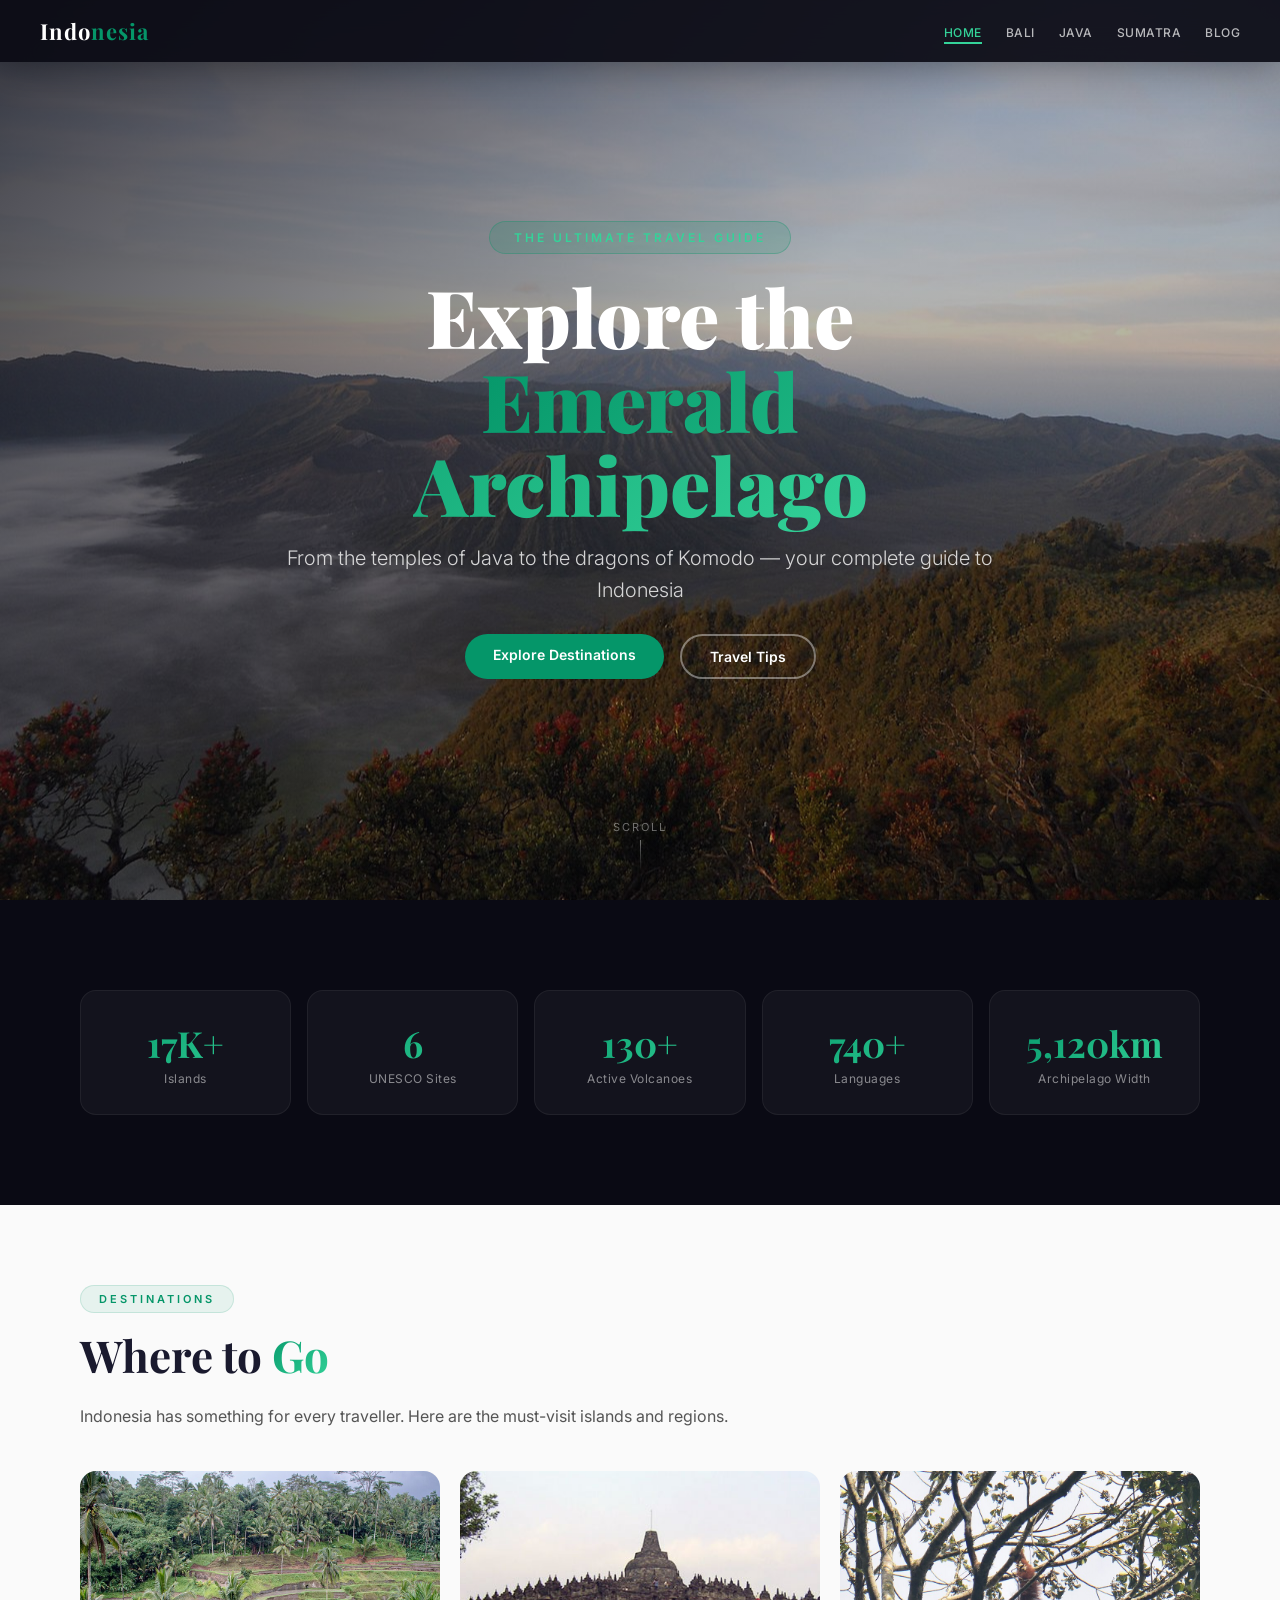
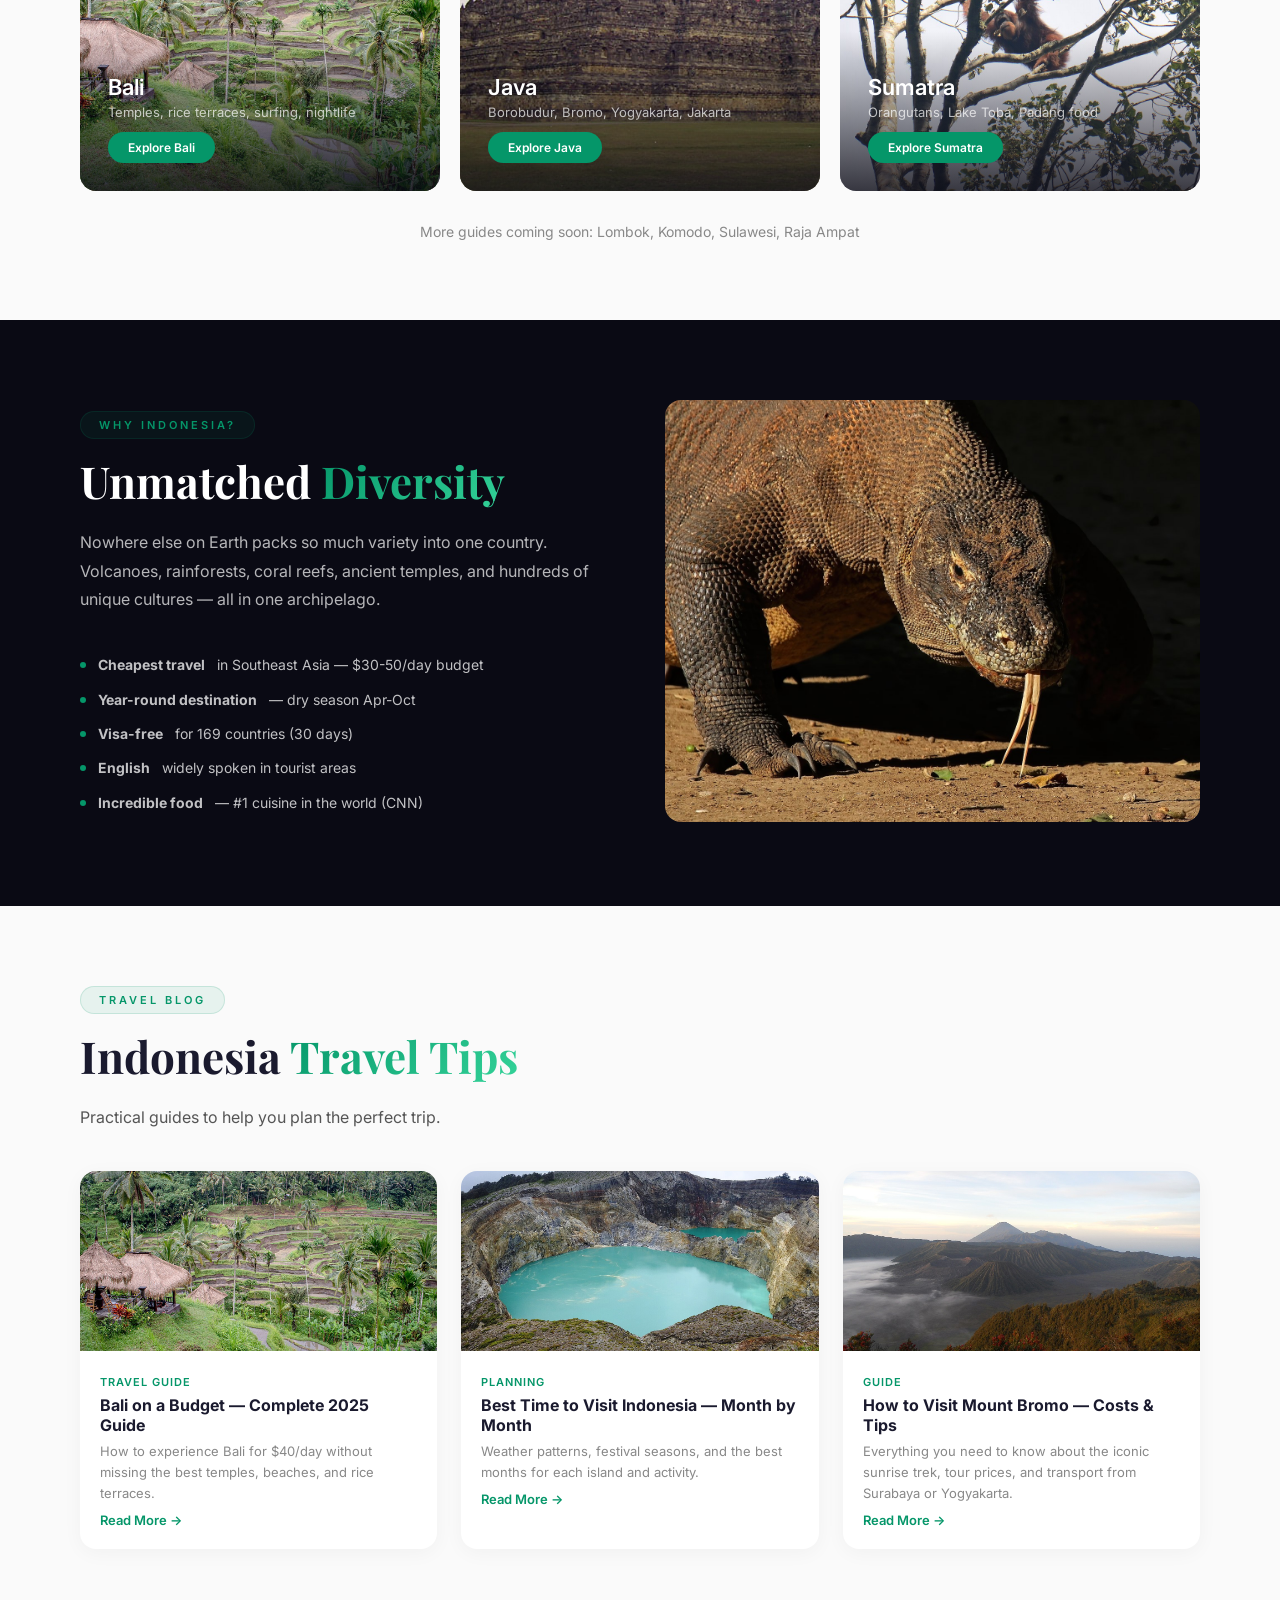
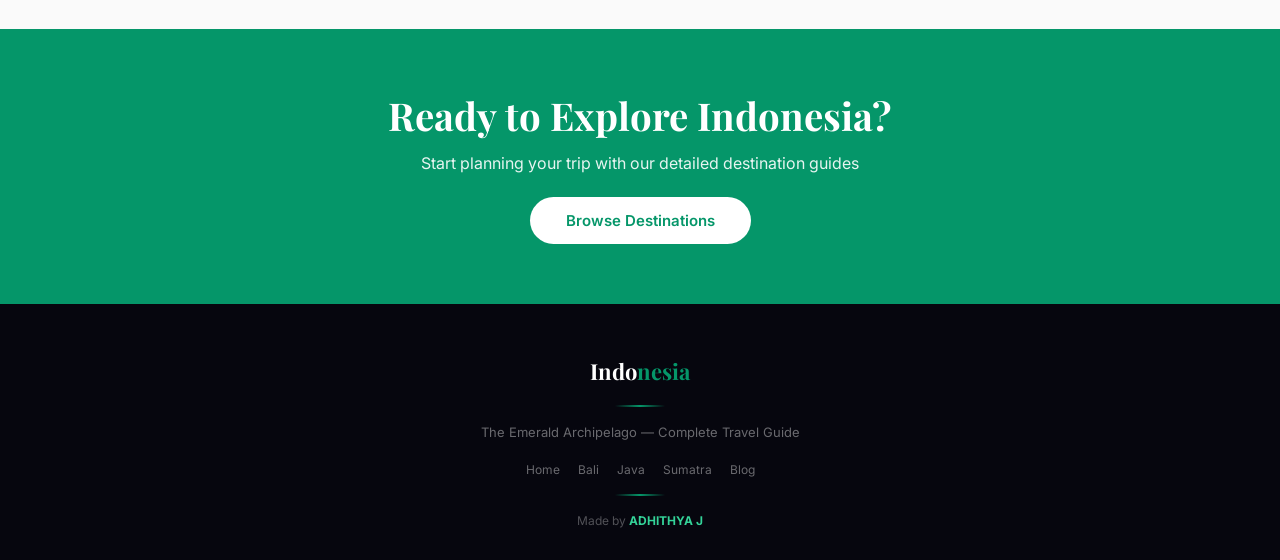
==== index.html @ d3256dfa "Initial commit: Indonesia travel guide site with Bali, Java, Sumatra pages and blog" ====
<!DOCTYPE html>
<html lang="en">
<head>
  <meta charset="UTF-8">
  <meta name="viewport" content="width=device-width, initial-scale=1.0">
  <title>Indonesia Travel Guide — The Emerald Archipelago</title>
  <meta name="description" content="Complete Indonesia travel guide. Explore Bali, Java, Sumatra, Komodo, and more. Tips, itineraries, costs, and the best places to visit.">
  <link rel="preconnect" href="https://fonts.googleapis.com">
  <link href="https://fonts.googleapis.com/css2?family=Playfair+Display:wght@400;600;700;900&family=Inter:wght@300;400;500;600;700&display=swap" rel="stylesheet">
  <link rel="stylesheet" href="style.css">
  <style>
    .hero { position: relative; height: 100vh; min-height: 600px; display: flex; align-items: center; justify-content: center; text-align: center; color: #fff; overflow: hidden; }
    .hero .hero-bg { position: absolute; inset: 0; background-size: cover; background-position: center; z-index: 0; }
    .hero .overlay { position: absolute; inset: 0; background: linear-gradient(135deg, rgba(10,10,20,0.8) 0%, rgba(10,10,20,0.3) 50%); z-index: 1; }
    .hero .hero-content { position: relative; z-index: 2; padding: 20px; max-width: 800px; }
    .hero .hero-badge { display: inline-block; background: rgba(5,150,105,0.15); border: 1px solid rgba(5,150,105,0.3); padding: 8px 24px; border-radius: 50px; font-size: 12px; font-weight: 600; letter-spacing: 3px; text-transform: uppercase; margin-bottom: 20px; color: #34d399; }
    .hero h1 { font-family: 'Playfair Display', serif; font-size: clamp(42px, 7vw, 80px); font-weight: 900; line-height: 1.05; margin-bottom: 16px; }
    .hero h1 .highlight { background: linear-gradient(135deg, #059669, #34d399); -webkit-background-clip: text; -webkit-text-fill-color: transparent; }
    .hero .subtitle { font-size: clamp(15px, 1.8vw, 20px); font-weight: 300; color: rgba(255,255,255,0.8); margin-bottom: 28px; line-height: 1.6; }
    .hero .hero-cta { display: flex; gap: 16px; justify-content: center; flex-wrap: wrap; }
    .hero .scroll-indicator { position: absolute; bottom: 30px; left: 50%; transform: translateX(-50%); z-index: 2; display: flex; flex-direction: column; align-items: center; gap: 6px; color: rgba(255,255,255,0.4); font-size: 11px; letter-spacing: 2px; text-transform: uppercase; animation: float 2.5s ease-in-out infinite; }
    .hero .scroll-indicator .line { width: 1px; height: 30px; background: linear-gradient(to bottom, rgba(255,255,255,0.4), transparent); }
    @keyframes float { 0%,100% { transform: translateX(-50%) translateY(0); } 50% { transform: translateX(-50%) translateY(8px); } }

    .dest-card { position: relative; border-radius: 16px; overflow: hidden; height: 320px; cursor: pointer; }
    .dest-card img { width: 100%; height: 100%; object-fit: cover; transition: transform 0.6s; }
    .dest-card:hover img { transform: scale(1.06); }
    .dest-card .dest-overlay { position: absolute; inset: 0; background: linear-gradient(to top, rgba(10,10,20,0.8) 0%, transparent 50%); display: flex; flex-direction: column; justify-content: flex-end; padding: 28px; }
    .dest-card .dest-overlay h3 { color: #fff; font-size: 22px; font-weight: 600; }
    .dest-card .dest-overlay p { color: rgba(255,255,255,0.7); font-size: 13px; margin-top: 4px; }
    .dest-card .dest-overlay .btn { margin-top: 12px; align-self: flex-start; }

    .featured-dests { display: grid; grid-template-columns: repeat(auto-fit, minmax(260px, 1fr)); gap: 20px; }

    .cta-section { background: #059669; text-align: center; padding: 60px 20px; color: #fff; }
    .cta-section h2 { font-family: 'Playfair Display', serif; font-size: clamp(28px, 3vw, 40px); margin-bottom: 12px; }
    .cta-section p { font-size: 16px; opacity: 0.9; margin-bottom: 24px; }
    .cta-section .btn { background: #fff; color: #059669; font-size: 15px; padding: 14px 36px; }
    .cta-section .btn:hover { background: #f0fdf4; transform: translateY(-2px); }

    @media (max-width: 768px) {
      .dest-card { height: 240px; }
    }
  </style>
</head>
<body>

<nav>
  <a href="index.html" class="logo">Indo<span>nesia</span></a>
  <ul class="nav-links">
    <li><a href="index.html" class="active">Home</a></li>
    <li><a href="pages/bali.html">Bali</a></li>
    <li><a href="pages/java.html">Java</a></li>
    <li><a href="pages/sumatra.html">Sumatra</a></li>
    <li><a href="index.html#blog">Blog</a></li>
  </ul>
</nav>

<!-- ===== HERO ===== -->
<section class="hero">
  <div class="hero-bg" style="background-image: url('images/mount-bromo.jpg');"></div>
  <div class="overlay"></div>
  <div class="hero-content">
    <div class="hero-badge">The Ultimate Travel Guide</div>
    <h1>Explore the <span class="highlight">Emerald Archipelago</span></h1>
    <p class="subtitle">From the temples of Java to the dragons of Komodo &mdash; your complete guide to Indonesia</p>
    <div class="hero-cta">
      <a href="#destinations" class="btn btn-primary">Explore Destinations</a>
      <a href="#blog" class="btn btn-outline" style="color:#fff;border-color:rgba(255,255,255,0.4);">Travel Tips</a>
    </div>
  </div>
  <div class="scroll-indicator">
    <span>Scroll</span>
    <div class="line"></div>
  </div>
</section>

<!-- ===== STATS ===== -->
<section class="section-dark">
  <div class="section-inner" style="padding: 50px 40px;">
    <div class="stats-grid">
      <div class="stat-card"><div class="num">17K+</div><div class="label">Islands</div></div>
      <div class="stat-card"><div class="num">6</div><div class="label">UNESCO Sites</div></div>
      <div class="stat-card"><div class="num">130+</div><div class="label">Active Volcanoes</div></div>
      <div class="stat-card"><div class="num">740+</div><div class="label">Languages</div></div>
      <div class="stat-card"><div class="num">5,120km</div><div class="label">Archipelago Width</div></div>
    </div>
  </div>
</section>

<!-- ===== DESTINATIONS ===== -->
<section id="destinations" class="section-light">
  <div class="section-inner">
    <span class="section-tag reveal">Destinations</span>
    <h2 class="section-title reveal">Where to <span class="highlight">Go</span></h2>
    <p class="section-desc reveal">Indonesia has something for every traveller. Here are the must-visit islands and regions.</p>

    <div class="featured-dests">
      <a href="pages/bali.html" class="dest-card reveal reveal-delay-1" style="text-decoration:none;">
        <img src="images/bali-rice.jpg" alt="Bali" loading="lazy">
        <div class="dest-overlay">
          <h3>Bali</h3>
          <p>Temples, rice terraces, surfing, nightlife</p>
          <span class="btn btn-primary btn-sm">Explore Bali</span>
        </div>
      </a>
      <a href="pages/java.html" class="dest-card reveal reveal-delay-2" style="text-decoration:none;">
        <img src="images/borobudur.jpg" alt="Java" loading="lazy">
        <div class="dest-overlay">
          <h3>Java</h3>
          <p>Borobudur, Bromo, Yogyakarta, Jakarta</p>
          <span class="btn btn-primary btn-sm">Explore Java</span>
        </div>
      </a>
      <a href="pages/sumatra.html" class="dest-card reveal reveal-delay-3" style="text-decoration:none;">
        <img src="images/orangutan.jpg" alt="Sumatra" loading="lazy">
        <div class="dest-overlay">
          <h3>Sumatra</h3>
          <p>Orangutans, Lake Toba, Padang food</p>
          <span class="btn btn-primary btn-sm">Explore Sumatra</span>
        </div>
      </a>
    </div>

    <div style="text-align:center;margin-top:32px;" class="reveal">
      <p style="font-size:14px;color:#888;">More guides coming soon: Lombok, Komodo, Sulawesi, Raja Ampat</p>
    </div>
  </div>
</section>

<!-- ===== WHY INDONESIA ===== -->
<section class="section-dark">
  <div class="section-inner">
    <div class="split">
      <div class="text-white reveal">
        <span class="section-tag">Why Indonesia?</span>
        <h2 class="section-title">Unmatched <span class="highlight">Diversity</span></h2>
        <p class="section-desc">Nowhere else on Earth packs so much variety into one country. Volcanoes, rainforests, coral reefs, ancient temples, and hundreds of unique cultures &mdash; all in one archipelago.</p>
        <ul class="fact-list">
          <li><strong>Cheapest travel</strong> in Southeast Asia &mdash; $30-50/day budget</li>
          <li><strong>Year-round destination</strong> &mdash; dry season Apr-Oct</li>
          <li><strong>Visa-free</strong> for 169 countries (30 days)</li>
          <li><strong>English</strong> widely spoken in tourist areas</li>
          <li><strong>Incredible food</strong> &mdash; #1 cuisine in the world (CNN)</li>
        </ul>
      </div>
      <div class="reveal reveal-delay-2">
        <img src="images/komodo-dragon.jpg" alt="Komodo dragon" class="split-img" style="min-height:300px;">
      </div>
    </div>
  </div>
</section>

<!-- ===== BLOG PREVIEW ===== -->
<section id="blog" class="section-light">
  <div class="section-inner">
    <span class="section-tag reveal">Travel Blog</span>
    <h2 class="section-title reveal">Indonesia <span class="highlight">Travel Tips</span></h2>
    <p class="section-desc reveal">Practical guides to help you plan the perfect trip.</p>

    <div class="card-grid">
      <div class="blog-card reveal reveal-delay-1">
        <img src="images/bali-rice.jpg" alt="Bali travel" loading="lazy">
        <div class="body">
          <div class="date">Travel Guide</div>
          <h3>Bali on a Budget — Complete 2025 Guide</h3>
          <p>How to experience Bali for $40/day without missing the best temples, beaches, and rice terraces.</p>
          <a href="pages/blog/bali-itinerary.html">Read More &rarr;</a>
        </div>
      </div>
      <div class="blog-card reveal reveal-delay-2">
        <img src="images/kelimutu.jpg" alt="Best time to visit" loading="lazy">
        <div class="body">
          <div class="date">Planning</div>
          <h3>Best Time to Visit Indonesia — Month by Month</h3>
          <p>Weather patterns, festival seasons, and the best months for each island and activity.</p>
          <a href="pages/blog/best-time-to-visit.html">Read More &rarr;</a>
        </div>
      </div>
      <div class="blog-card reveal reveal-delay-3">
        <img src="images/mount-bromo.jpg" alt="Mount Bromo" loading="lazy">
        <div class="body">
          <div class="date">Guide</div>
          <h3>How to Visit Mount Bromo — Costs & Tips</h3>
          <p>Everything you need to know about the iconic sunrise trek, tour prices, and transport from Surabaya or Yogyakarta.</p>
          <a href="pages/blog/best-time-to-visit.html">Read More &rarr;</a>
        </div>
      </div>
    </div>
  </div>
</section>

<!-- ===== CTA ===== -->
<section class="cta-section">
  <h2>Ready to Explore Indonesia?</h2>
  <p>Start planning your trip with our detailed destination guides</p>
  <a href="#destinations" class="btn">Browse Destinations</a>
</section>

<!-- ===== FOOTER ===== -->
<footer>
  <div class="footer-logo">Indo<span>nesia</span></div>
  <div class="footer-divider"></div>
  <p>The Emerald Archipelago — Complete Travel Guide</p>
  <div class="footer-links">
    <a href="index.html">Home</a>
    <a href="pages/bali.html">Bali</a>
    <a href="pages/java.html">Java</a>
    <a href="pages/sumatra.html">Sumatra</a>
    <a href="index.html#blog">Blog</a>
  </div>
  <div class="footer-divider"></div>
  <p style="font-size:12px;color:rgba(255,255,255,0.3);">Made by <strong style="color:#34d399;">ADHITHYA J</strong></p>
</footer>

<script>
  const revealEls = document.querySelectorAll('.reveal');
  const revealObs = new IntersectionObserver((entries) => {
    entries.forEach(e => { if (e.isIntersecting) e.target.classList.add('visible'); });
  }, { threshold: 0.1 });
  revealEls.forEach(el => revealObs.observe(el));
</script>

</body>
</html>
---- style.css ----
*, *::before, *::after { margin: 0; padding: 0; box-sizing: border-box; }
html { scroll-behavior: smooth; }
body {
  font-family: 'Inter', sans-serif;
  color: #1a1a2e;
  background: #0a0a14;
  overflow-x: hidden;
}

::-webkit-scrollbar { width: 6px; }
::-webkit-scrollbar-track { background: #0a0a14; }
::-webkit-scrollbar-thumb { background: #059669; border-radius: 3px; }

.container { max-width: 1200px; margin: 0 auto; padding: 0 40px; }

/* ===== NAV ===== */
nav {
  position: fixed; top: 0; width: 100%; z-index: 1000;
  padding: 16px 40px;
  display: flex; justify-content: space-between; align-items: center;
  transition: all 0.4s cubic-bezier(0.4, 0, 0.2, 1);
  background: rgba(10,10,20,0.92); backdrop-filter: blur(20px);
  box-shadow: 0 2px 40px rgba(0,0,0,0.4);
}
nav .logo { font-family: 'Playfair Display', serif; font-size: 22px; font-weight: 700; color: #fff; text-decoration: none; letter-spacing: 1px; }
nav .logo span { color: #059669; }
nav .nav-links { display: flex; gap: 24px; list-style: none; flex-wrap: wrap; align-items: center; }
nav .nav-links a { color: rgba(255,255,255,0.7); text-decoration: none; font-size: 12px; font-weight: 500; letter-spacing: 0.5px; text-transform: uppercase; transition: color 0.3s; position: relative; }
nav .nav-links a::after { content: ''; position: absolute; bottom: -4px; left: 0; width: 0; height: 2px; background: #059669; transition: width 0.3s; }
nav .nav-links a:hover { color: #fff; }
nav .nav-links a:hover::after { width: 100%; }
nav .nav-links a.active { color: #34d399; }
nav .nav-links a.active::after { width: 100%; background: #34d399; }

/* ===== SECTION COMMON ===== */
section { position: relative; }
.section-inner { max-width: 1200px; margin: 0 auto; padding: 80px 40px; }
.section-tag { display: inline-block; background: rgba(5,150,105,0.08); border: 1px solid rgba(5,150,105,0.15); padding: 6px 18px; border-radius: 50px; font-size: 11px; font-weight: 600; letter-spacing: 3px; text-transform: uppercase; color: #059669; margin-bottom: 16px; }
.section-title { font-family: 'Playfair Display', serif; font-size: clamp(28px, 3.5vw, 44px); font-weight: 700; margin-bottom: 20px; line-height: 1.2; }
.section-title .highlight { background: linear-gradient(135deg, #059669, #34d399); -webkit-background-clip: text; -webkit-text-fill-color: transparent; }
.section-desc { font-size: 16px; line-height: 1.8; color: #555; margin-bottom: 40px; max-width: 720px; }
.section-light { background: #fafafa; }
.section-light .section-title { color: #1a1a2e; }
.section-dark { background: #0a0a14; color: #fff; }
.section-dark .section-desc { color: rgba(255,255,255,0.7); }
.text-white .section-desc { color: rgba(255,255,255,0.7); }
.text-white h2, .text-white h3 { color: #fff; }

/* ===== REVEAL ===== */
.reveal { opacity: 0; transform: translateY(40px); transition: opacity 0.8s ease, transform 0.8s cubic-bezier(0.4, 0, 0.2, 1); }
.reveal.visible { opacity: 1; transform: translateY(0); }
.reveal-delay-1 { transition-delay: 0.1s; }
.reveal-delay-2 { transition-delay: 0.2s; }
.reveal-delay-3 { transition-delay: 0.3s; }
.reveal-delay-4 { transition-delay: 0.4s; }

/* ===== CARDS ===== */
.card-grid { display: grid; grid-template-columns: repeat(auto-fit, minmax(280px, 1fr)); gap: 24px; }
.card { background: #fff; border-radius: 16px; overflow: hidden; box-shadow: 0 4px 30px rgba(0,0,0,0.06); transition: transform 0.5s, box-shadow 0.5s; border: 1px solid rgba(0,0,0,0.04); }
.card:hover { transform: translateY(-6px); box-shadow: 0 20px 60px rgba(5,150,105,0.1); border-color: rgba(5,150,105,0.2); }
.card .card-img { width: 100%; height: 200px; object-fit: cover; transition: transform 0.6s; }
.card:hover .card-img { transform: scale(1.05); }
.card .card-body { padding: 24px; }
.card .card-body h3 { font-size: 18px; font-weight: 600; margin-bottom: 8px; color: #1a1a2e; }
.card .card-body p { font-size: 14px; line-height: 1.7; color: #666; }

/* ===== SPLIT ===== */
.split { display: grid; grid-template-columns: 1fr 1fr; gap: 50px; align-items: center; }
.split-img { width: 100%; border-radius: 16px; object-fit: cover; height: 100%; min-height: 300px; }

/* ===== STATS ===== */
.stats-grid { display: grid; grid-template-columns: repeat(auto-fit, minmax(160px, 1fr)); gap: 16px; margin: 40px 0; }
.stat-card { text-align: center; padding: 28px 16px; background: rgba(255,255,255,0.04); border: 1px solid rgba(255,255,255,0.06); border-radius: 16px; transition: transform 0.3s; }
.stat-card:hover { transform: translateY(-4px); border-color: rgba(5,150,105,0.2); }
.stat-card .num { font-family: 'Playfair Display', serif; font-size: 36px; font-weight: 700; background: linear-gradient(135deg, #059669, #34d399); -webkit-background-clip: text; -webkit-text-fill-color: transparent; margin-bottom: 4px; }
.stat-card .label { font-size: 12px; color: rgba(255,255,255,0.5); letter-spacing: 0.5px; }

/* ===== BUTTONS ===== */
.btn { display: inline-block; padding: 12px 28px; border-radius: 50px; font-size: 14px; font-weight: 600; text-decoration: none; transition: all 0.3s; cursor: pointer; border: none; }
.btn-primary { background: #059669; color: #fff; }
.btn-primary:hover { background: #047857; transform: translateY(-2px); box-shadow: 0 8px 25px rgba(5,150,105,0.3); }
.btn-outline { background: transparent; color: #059669; border: 2px solid #059669; }
.btn-outline:hover { background: #059669; color: #fff; transform: translateY(-2px); }
.btn-sm { padding: 8px 20px; font-size: 12px; }

/* ===== QUOTE ===== */
.quote-block { text-align: center; padding: 50px 20px; max-width: 700px; margin: 0 auto; }
.quote-block blockquote { font-family: 'Playfair Display', serif; font-size: clamp(18px, 2vw, 28px); font-style: italic; line-height: 1.5; color: #1a1a2e; }
.text-white blockquote { color: #fff; }

/* ===== FACT LIST ===== */
.fact-list { list-style: none; display: grid; gap: 12px; }
.fact-list li { display: flex; align-items: flex-start; gap: 12px; font-size: 14px; line-height: 1.6; color: #555; }
.fact-list li::before { content: ''; flex-shrink: 0; width: 6px; height: 6px; border-radius: 50%; background: #059669; margin-top: 8px; }
.text-white .fact-list li { color: rgba(255,255,255,0.75); }

/* ===== TABLE ===== */
.data-table { width: 100%; border-collapse: collapse; font-size: 14px; margin: 20px 0; border-radius: 12px; overflow: hidden; }
.data-table thead { background: #059669; color: #fff; }
.data-table th { padding: 12px 16px; text-align: left; font-weight: 600; font-size: 13px; }
.data-table td { padding: 10px 16px; border-bottom: 1px solid #eee; color: #444; }
.data-table tbody tr:hover { background: rgba(5,150,105,0.04); }

/* ===== GALLERY ===== */
.gallery { display: grid; grid-template-columns: repeat(auto-fit, minmax(250px, 1fr)); gap: 14px; }
.gallery img { width: 100%; height: 240px; object-fit: cover; border-radius: 12px; transition: transform 0.4s; cursor: pointer; }
.gallery img:hover { transform: scale(1.03); }

/* ===== HERO SMALL (inner pages) ===== */
.hero-sm {
  position: relative; height: 50vh; min-height: 350px;
  display: flex; align-items: center; justify-content: center;
  text-align: center; color: #fff;
  background-size: cover; background-position: center;
  margin-top: 56px;
}
.hero-sm .overlay { position: absolute; inset: 0; background: rgba(10,10,20,0.55); }
.hero-sm h1 { position: relative; z-index: 1; font-family: 'Playfair Display', serif; font-size: clamp(36px, 5vw, 60px); font-weight: 700; }
.hero-sm p { position: relative; z-index: 1; font-size: 16px; color: rgba(255,255,255,0.8); margin-top: 12px; }

/* ===== PRICE BOX ===== */
.price-box { background: #f0fdf4; border: 1px solid rgba(5,150,105,0.2); border-radius: 16px; padding: 24px; margin: 20px 0; }
.price-box h4 { color: #059669; font-size: 16px; margin-bottom: 8px; }
.price-box .price { font-size: 28px; font-weight: 700; color: #1a1a2e; }
.price-box .price span { font-size: 14px; font-weight: 400; color: #888; }

/* ===== AFFILIATE CARD ===== */
.affiliate-card { background: #fff; border-radius: 12px; padding: 20px; border: 1px solid rgba(5,150,105,0.1); display: flex; gap: 16px; align-items: center; margin: 16px 0; transition: transform 0.3s; }
.affiliate-card:hover { transform: translateY(-3px); box-shadow: 0 8px 30px rgba(5,150,105,0.08); }
.affiliate-card .info { flex: 1; }
.affiliate-card .info h4 { font-size: 15px; margin-bottom: 4px; }
.affiliate-card .info p { font-size: 13px; color: #888; }
.affiliate-card .badge { background: #059669; color: #fff; font-size: 10px; padding: 3px 10px; border-radius: 50px; font-weight: 600; letter-spacing: 0.5px; text-transform: uppercase; display: inline-block; margin-bottom: 6px; }

/* ===== TIPS BOX ===== */
.tips-box { background: #fff8e1; border-left: 4px solid #f59e0b; border-radius: 0 12px 12px 0; padding: 20px 24px; margin: 20px 0; }
.tips-box h4 { color: #92400e; font-size: 14px; margin-bottom: 6px; }
.tips-box p { font-size: 14px; color: #666; line-height: 1.6; }

/* ===== BLOG CARD ===== */
.blog-card { background: #fff; border-radius: 16px; overflow: hidden; box-shadow: 0 4px 20px rgba(0,0,0,0.04); transition: transform 0.4s; }
.blog-card:hover { transform: translateY(-5px); }
.blog-card img { width: 100%; height: 180px; object-fit: cover; }
.blog-card .body { padding: 20px; }
.blog-card .body .date { font-size: 11px; color: #059669; font-weight: 600; text-transform: uppercase; letter-spacing: 1px; }
.blog-card .body h3 { font-size: 16px; margin: 6px 0; }
.blog-card .body p { font-size: 13px; color: #888; line-height: 1.6; }
.blog-card .body a { color: #059669; text-decoration: none; font-weight: 600; font-size: 13px; display: inline-block; margin-top: 8px; }

/* ===== FOOTER ===== */
footer { background: #06060e; color: rgba(255,255,255,0.4); text-align: center; padding: 48px 20px 28px; font-size: 13px; line-height: 1.8; }
footer .footer-logo { font-family: 'Playfair Display', serif; font-size: 22px; font-weight: 700; color: #fff; margin-bottom: 6px; }
footer .footer-logo span { color: #059669; }
footer .footer-divider { width: 50px; height: 2px; background: linear-gradient(90deg, transparent, #059669, transparent); margin: 14px auto; }
footer .footer-links { display: flex; gap: 18px; justify-content: center; flex-wrap: wrap; margin: 14px 0; }
footer .footer-links a { color: rgba(255,255,255,0.4); text-decoration: none; font-size: 12px; transition: color 0.3s; }
footer .footer-links a:hover { color: #34d399; }

/* ===== GRID-3 ===== */
.grid-3 { display: grid; grid-template-columns: 1fr 1fr 1fr; gap: 24px; }
.grid-4 { display: grid; grid-template-columns: 1fr 1fr 1fr 1fr; gap: 20px; }

/* ===== RESPONSIVE ===== */
@media (max-width: 768px) {
  nav { padding: 12px 20px; }
  nav .nav-links { gap: 12px; }
  nav .nav-links a { font-size: 10px; }
  .container, .section-inner { padding: 50px 20px; }
  .card-grid, .grid-3, .grid-4 { grid-template-columns: 1fr; }
  .stats-grid { grid-template-columns: repeat(2, 1fr); }
  .split { grid-template-columns: 1fr; gap: 28px; }
  .affiliate-card { flex-direction: column; text-align: center; }
  .hero-sm { height: 40vh; min-height: 280px; margin-top: 52px; }
}
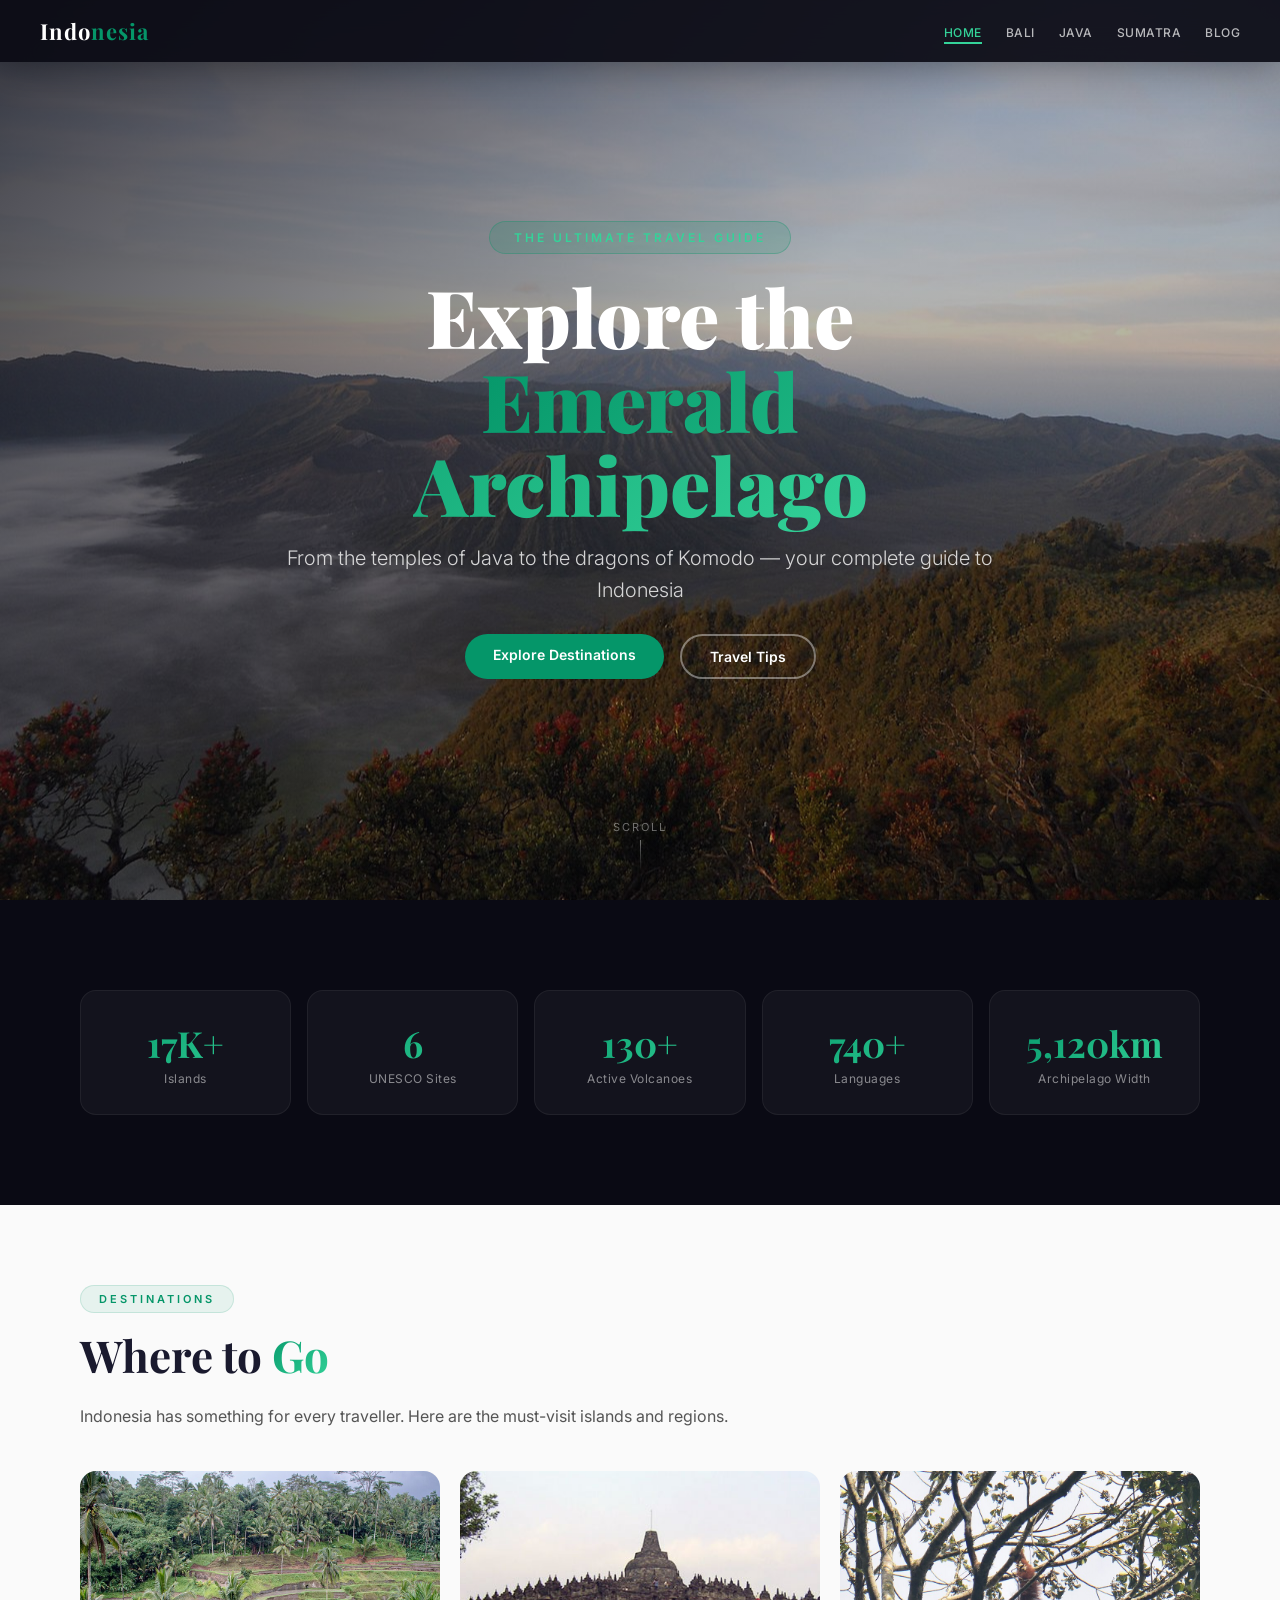
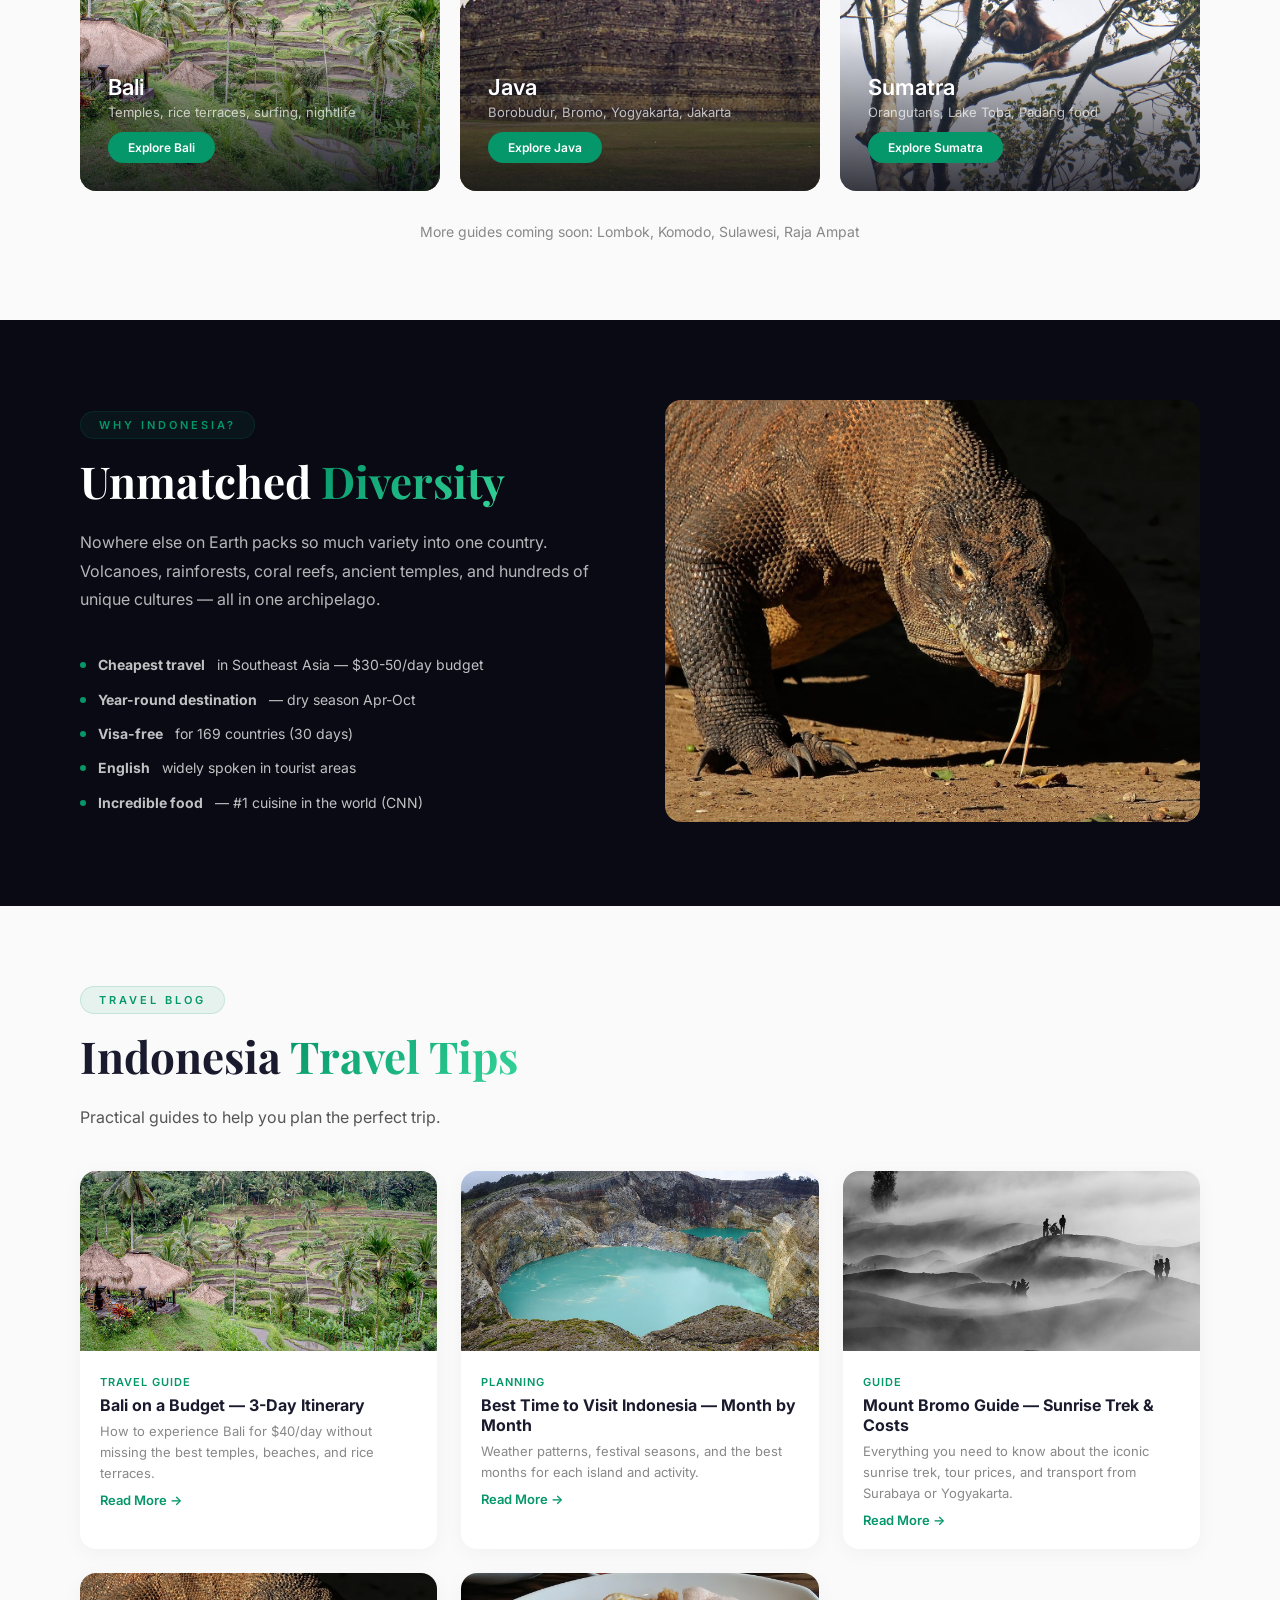
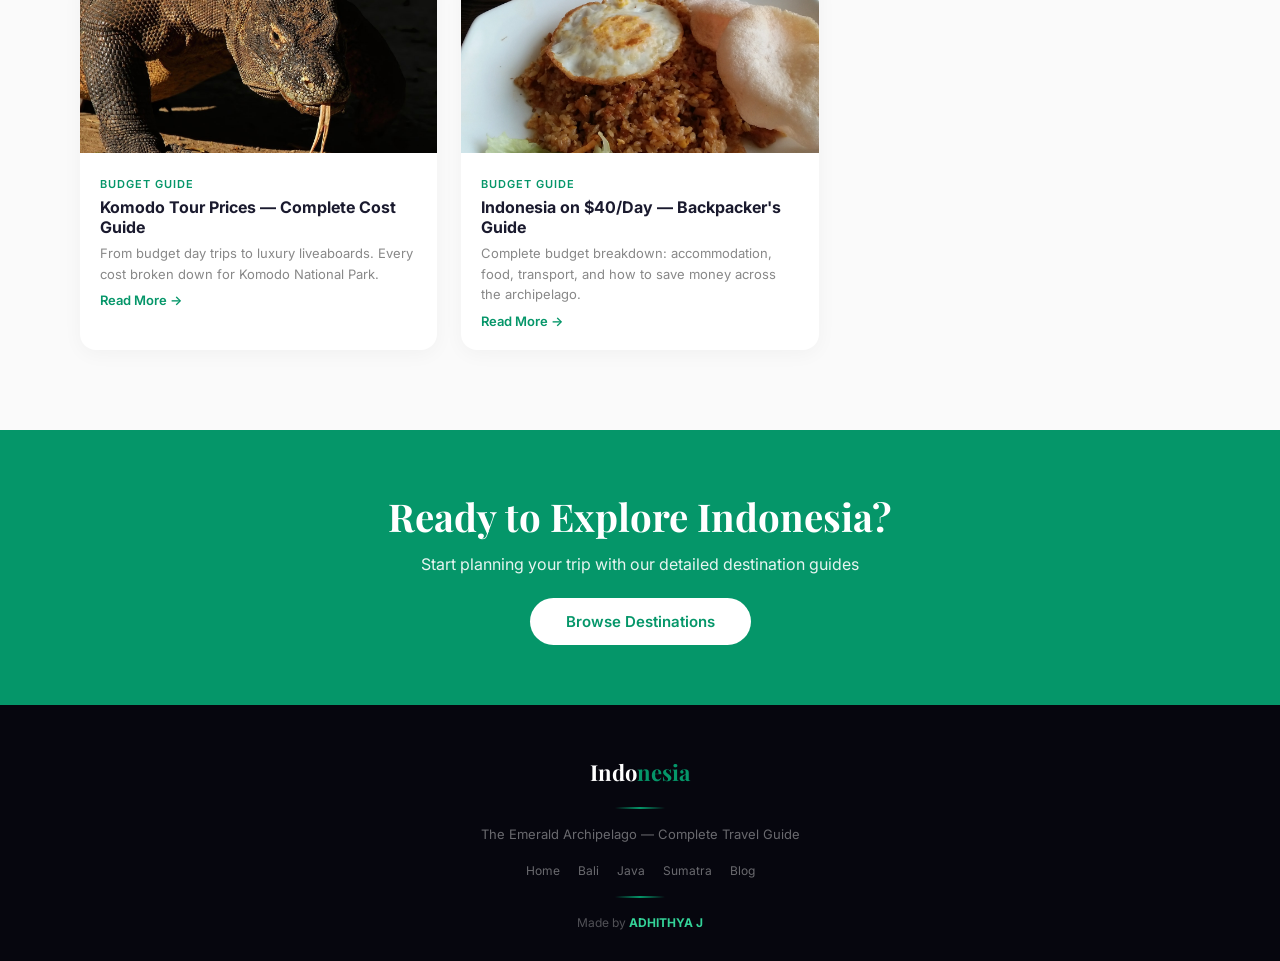
==== commit c542c13e: "Add blog posts: Komodo prices, budget guide, Mount Bromo. Update homepage with 5 blog cards." ====
--- a/index.html
+++ b/index.html
@@ -163,7 +163,7 @@
         <img src="images/bali-rice.jpg" alt="Bali travel" loading="lazy">
         <div class="body">
           <div class="date">Travel Guide</div>
-          <h3>Bali on a Budget — Complete 2025 Guide</h3>
+          <h3>Bali on a Budget — 3-Day Itinerary</h3>
           <p>How to experience Bali for $40/day without missing the best temples, beaches, and rice terraces.</p>
           <a href="pages/blog/bali-itinerary.html">Read More &rarr;</a>
         </div>
@@ -178,12 +178,30 @@
         </div>
       </div>
       <div class="blog-card reveal reveal-delay-3">
-        <img src="images/mount-bromo.jpg" alt="Mount Bromo" loading="lazy">
+        <img src="images/bromo-mist.jpg" alt="Mount Bromo" loading="lazy">
         <div class="body">
           <div class="date">Guide</div>
-          <h3>How to Visit Mount Bromo — Costs & Tips</h3>
+          <h3>Mount Bromo Guide — Sunrise Trek & Costs</h3>
           <p>Everything you need to know about the iconic sunrise trek, tour prices, and transport from Surabaya or Yogyakarta.</p>
-          <a href="pages/blog/best-time-to-visit.html">Read More &rarr;</a>
+          <a href="pages/blog/bromo-guide.html">Read More &rarr;</a>
+        </div>
+      </div>
+      <div class="blog-card reveal reveal-delay-1">
+        <img src="images/komodo-dragon.jpg" alt="Komodo dragon" loading="lazy">
+        <div class="body">
+          <div class="date">Budget Guide</div>
+          <h3>Komodo Tour Prices — Complete Cost Guide</h3>
+          <p>From budget day trips to luxury liveaboards. Every cost broken down for Komodo National Park.</p>
+          <a href="pages/blog/komodo-tour-prices.html">Read More &rarr;</a>
+        </div>
+      </div>
+      <div class="blog-card reveal reveal-delay-2">
+        <img src="images/nasi-goreng.jpg" alt="Indonesia food" loading="lazy">
+        <div class="body">
+          <div class="date">Budget Guide</div>
+          <h3>Indonesia on $40/Day — Backpacker's Guide</h3>
+          <p>Complete budget breakdown: accommodation, food, transport, and how to save money across the archipelago.</p>
+          <a href="pages/blog/indonesia-budget-travel.html">Read More &rarr;</a>
         </div>
       </div>
     </div>
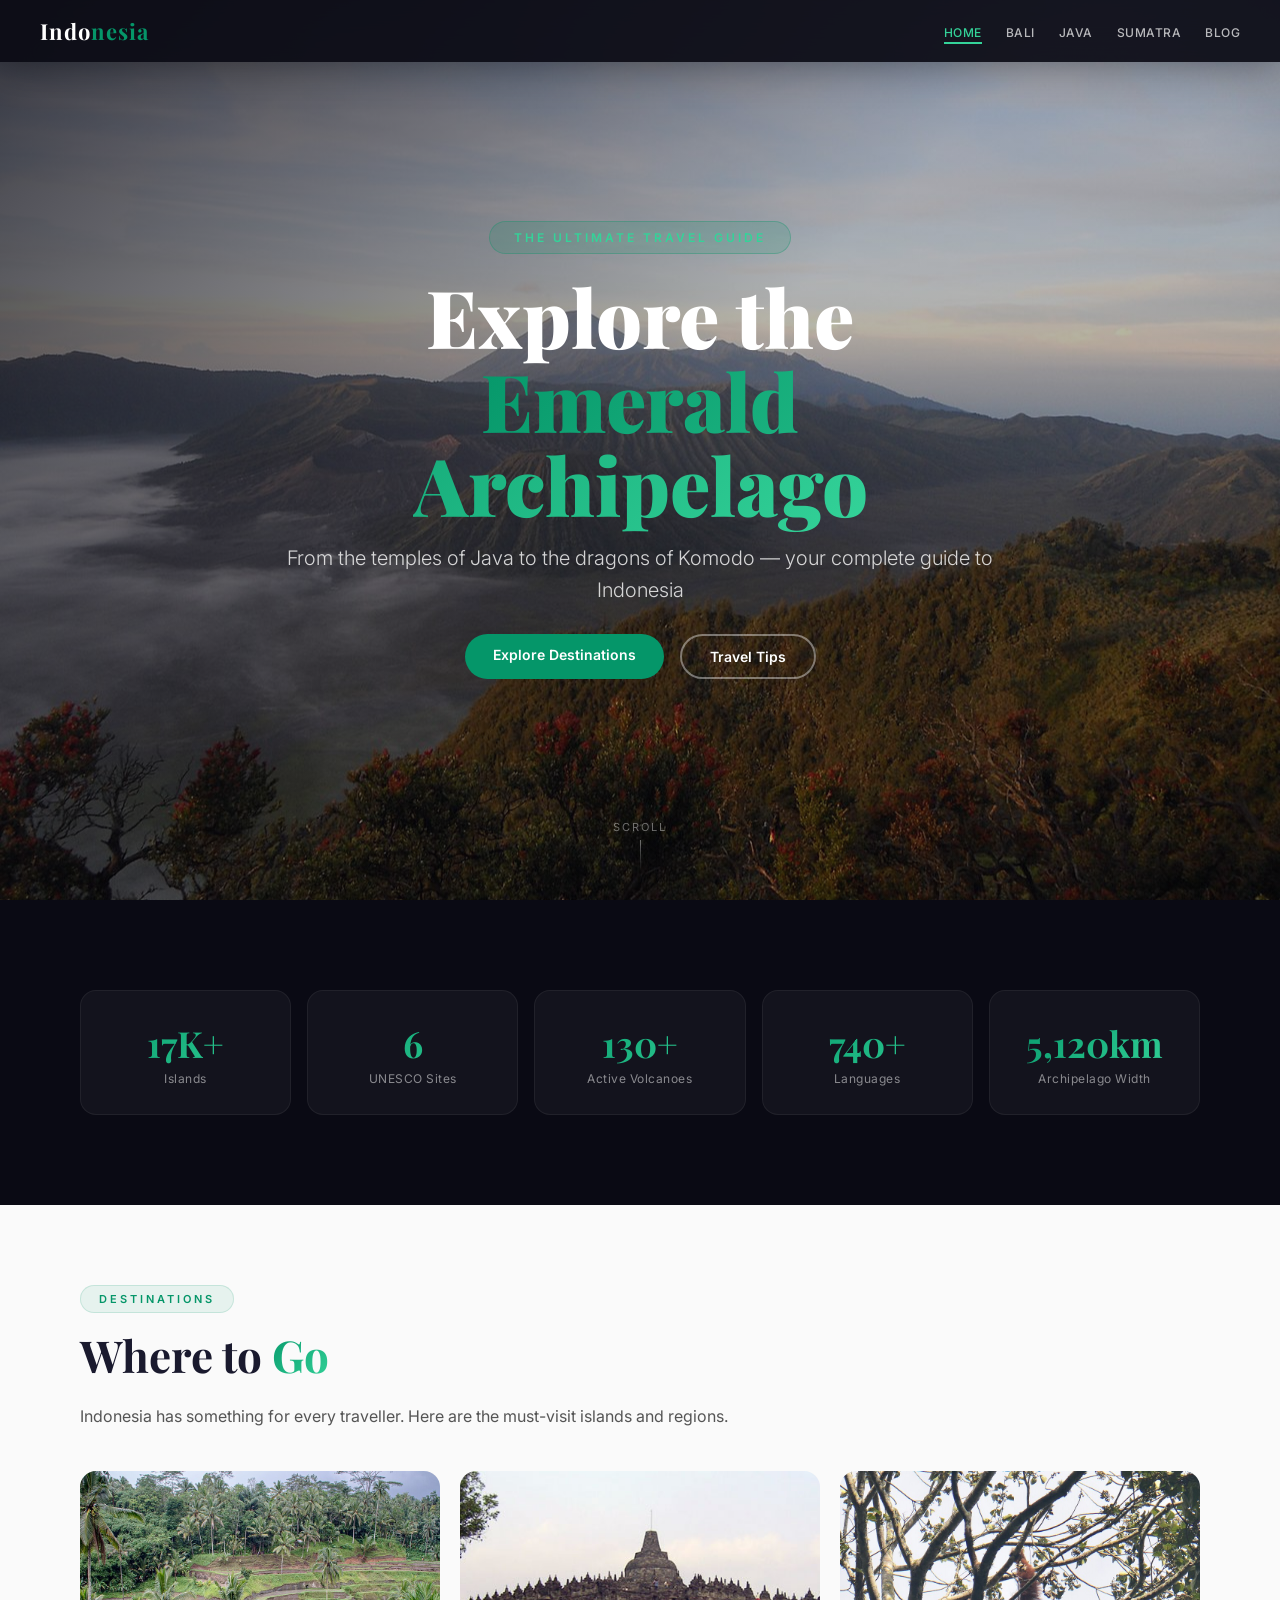
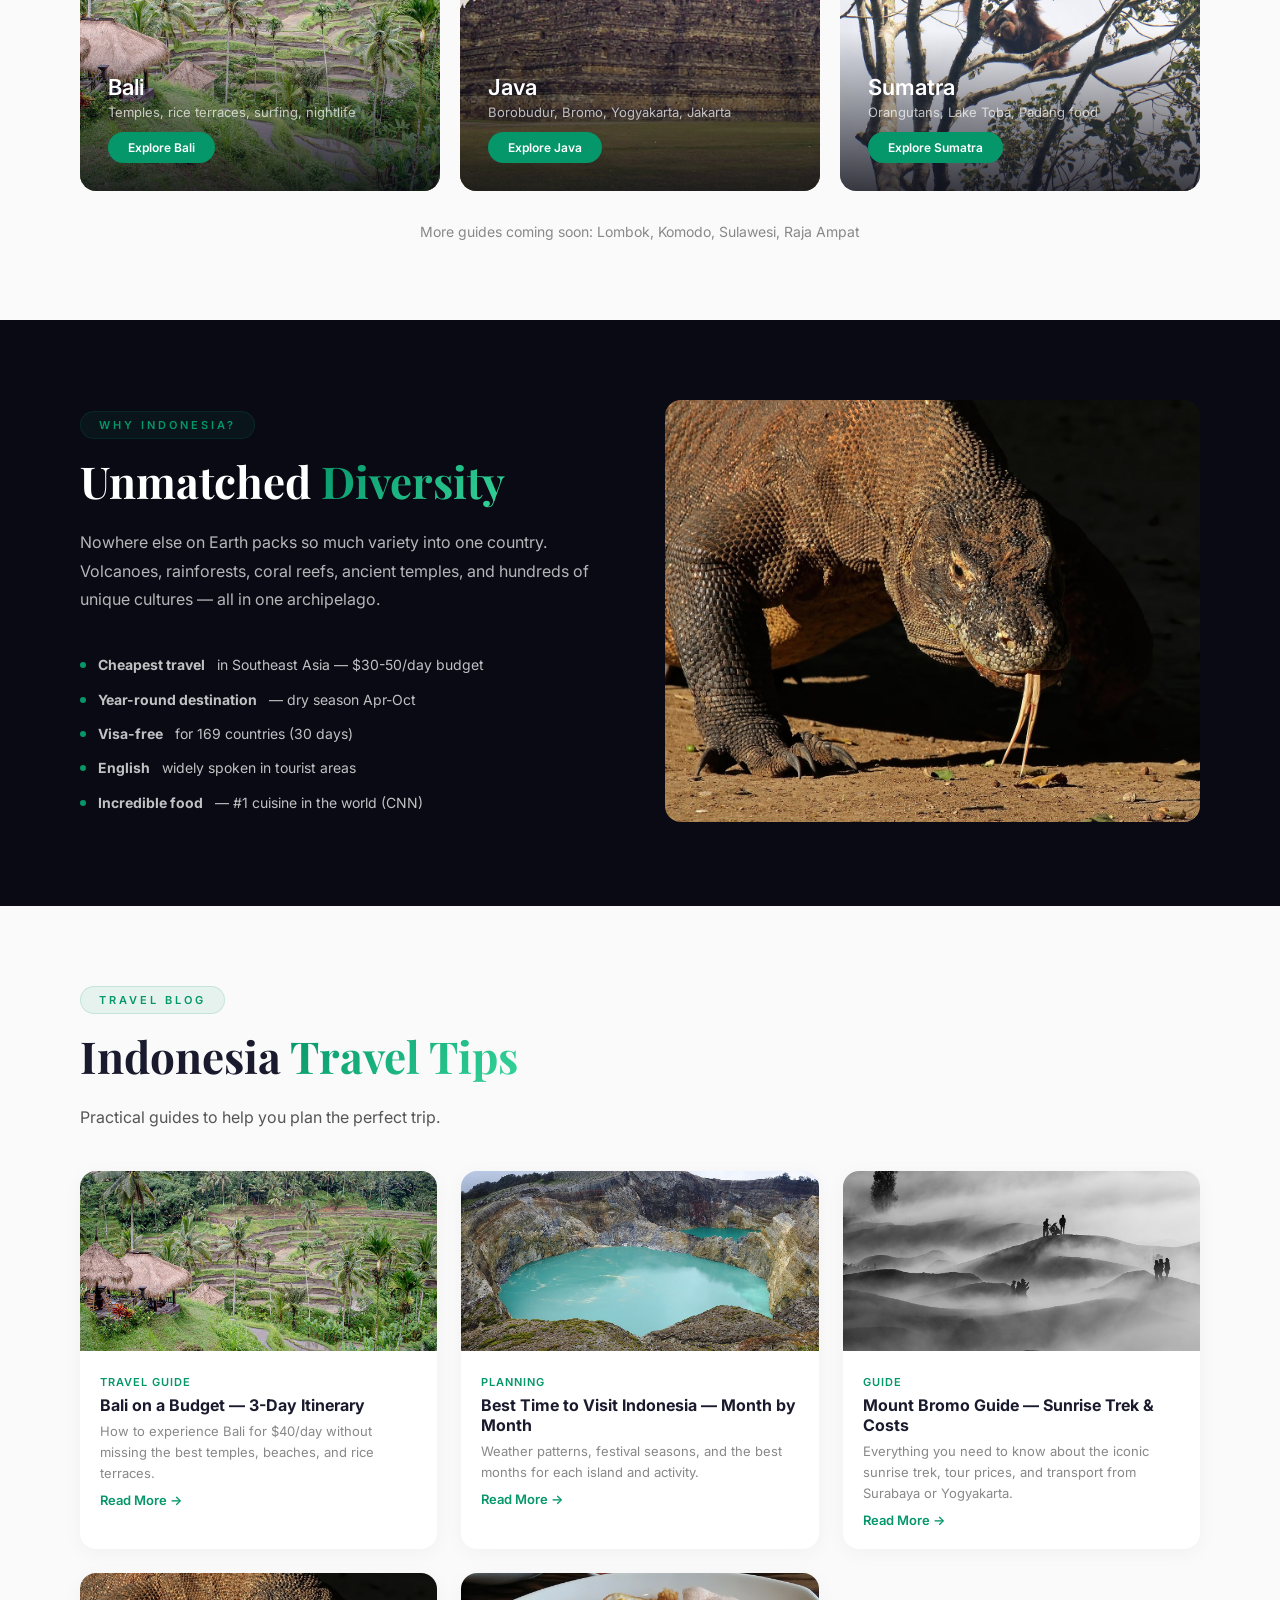
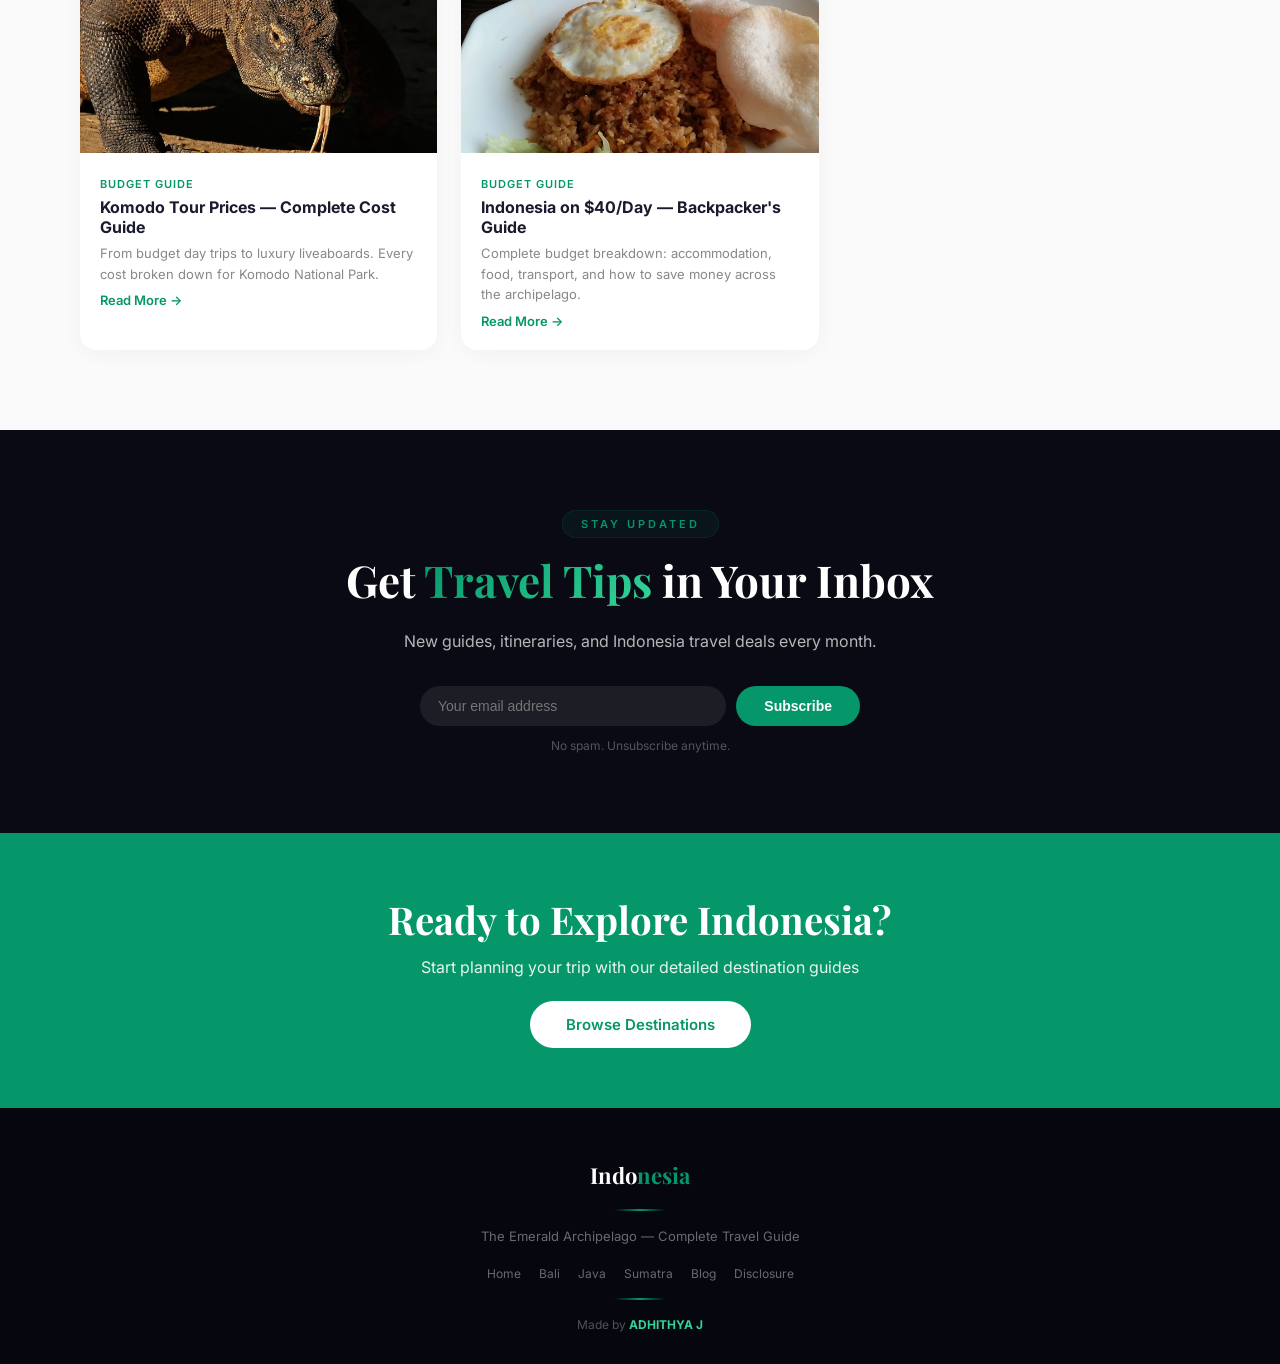
==== commit 341ff468: "SEO infrastructure: sitemap, robots, JSON-LD, OG tags, newsletter, affiliate disclosure, social shar" ====
--- a/index.html
+++ b/index.html
@@ -5,9 +5,34 @@
   <meta name="viewport" content="width=device-width, initial-scale=1.0">
   <title>Indonesia Travel Guide — The Emerald Archipelago</title>
   <meta name="description" content="Complete Indonesia travel guide. Explore Bali, Java, Sumatra, Komodo, and more. Tips, itineraries, costs, and the best places to visit.">
+  <meta property="og:title" content="Indonesia Travel Guide — The Emerald Archipelago">
+  <meta property="og:description" content="Complete Indonesia travel guide with detailed guides for Bali, Java, Sumatra, Komodo and more. Tips, itineraries, costs.">
+  <meta property="og:type" content="website">
+  <meta property="og:url" content="https://mystry112000.github.io/indonesia-travel-guide/">
+  <meta property="og:image" content="https://mystry112000.github.io/indonesia-travel-guide/images/mount-bromo.jpg">
+  <meta name="twitter:card" content="summary_large_image">
+  <meta name="twitter:title" content="Indonesia Travel Guide — The Emerald Archipelago">
+  <meta name="twitter:description" content="Complete Indonesia travel guide. Explore Bali, Java, Sumatra, Komodo, and more.">
+  <link rel="canonical" href="https://mystry112000.github.io/indonesia-travel-guide/">
   <link rel="preconnect" href="https://fonts.googleapis.com">
+  <script type="application/ld+json">
+  {
+    "@context": "https://schema.org",
+    "@type": "WebSite",
+    "name": "Indonesia Travel Guide",
+    "url": "https://mystry112000.github.io/indonesia-travel-guide/",
+    "description": "Complete Indonesia travel guide covering Bali, Java, Sumatra, Komodo and more.",
+    "potentialAction": {
+      "@type": "SearchAction",
+      "target": "https://mystry112000.github.io/indonesia-travel-guide/?q={search_term_string}",
+      "query-input": "required name=search_term_string"
+    }
+  }
+  </script>
   <link href="https://fonts.googleapis.com/css2?family=Playfair+Display:wght@400;600;700;900&family=Inter:wght@300;400;500;600;700&display=swap" rel="stylesheet">
   <link rel="stylesheet" href="style.css">
+  <script async src="https://www.googletagmanager.com/gtag/js?id=G-XXXXXXXXXX"></script>
+  <script>window.dataLayer=window.dataLayer||[];function gtag(){dataLayer.push(arguments);}gtag('js',new Date());gtag('config','G-XXXXXXXXXX');</script>
   <style>
     .hero { position: relative; height: 100vh; min-height: 600px; display: flex; align-items: center; justify-content: center; text-align: center; color: #fff; overflow: hidden; }
     .hero .hero-bg { position: absolute; inset: 0; background-size: cover; background-position: center; z-index: 0; }
@@ -208,6 +233,22 @@
   </div>
 </section>
 
+<!-- ===== NEWSLETTER ===== -->
+<section class="section-dark">
+  <div class="section-inner" style="text-align:center;">
+    <div class="text-white reveal">
+      <span class="section-tag">Stay Updated</span>
+      <h2 class="section-title">Get <span class="highlight">Travel Tips</span> in Your Inbox</h2>
+      <p class="section-desc" style="margin:0 auto 30px;max-width:500px;">New guides, itineraries, and Indonesia travel deals every month.</p>
+      <form action="#" method="post" style="display:flex;gap:10px;max-width:440px;margin:0 auto;flex-wrap:wrap;justify-content:center;">
+        <input type="email" placeholder="Your email address" required style="flex:1;min-width:200px;padding:12px 18px;border-radius:50px;border:none;font-size:14px;background:rgba(255,255,255,0.08);color:#fff;outline:none;">
+        <button type="submit" class="btn btn-primary" style="white-space:nowrap;">Subscribe</button>
+      </form>
+      <p style="font-size:12px;color:rgba(255,255,255,0.3);margin-top:12px;">No spam. Unsubscribe anytime.</p>
+    </div>
+  </div>
+</section>
+
 <!-- ===== CTA ===== -->
 <section class="cta-section">
   <h2>Ready to Explore Indonesia?</h2>
@@ -226,6 +267,7 @@
     <a href="pages/java.html">Java</a>
     <a href="pages/sumatra.html">Sumatra</a>
     <a href="index.html#blog">Blog</a>
+    <a href="pages/affiliate-disclosure.html">Disclosure</a>
   </div>
   <div class="footer-divider"></div>
   <p style="font-size:12px;color:rgba(255,255,255,0.3);">Made by <strong style="color:#34d399;">ADHITHYA J</strong></p>
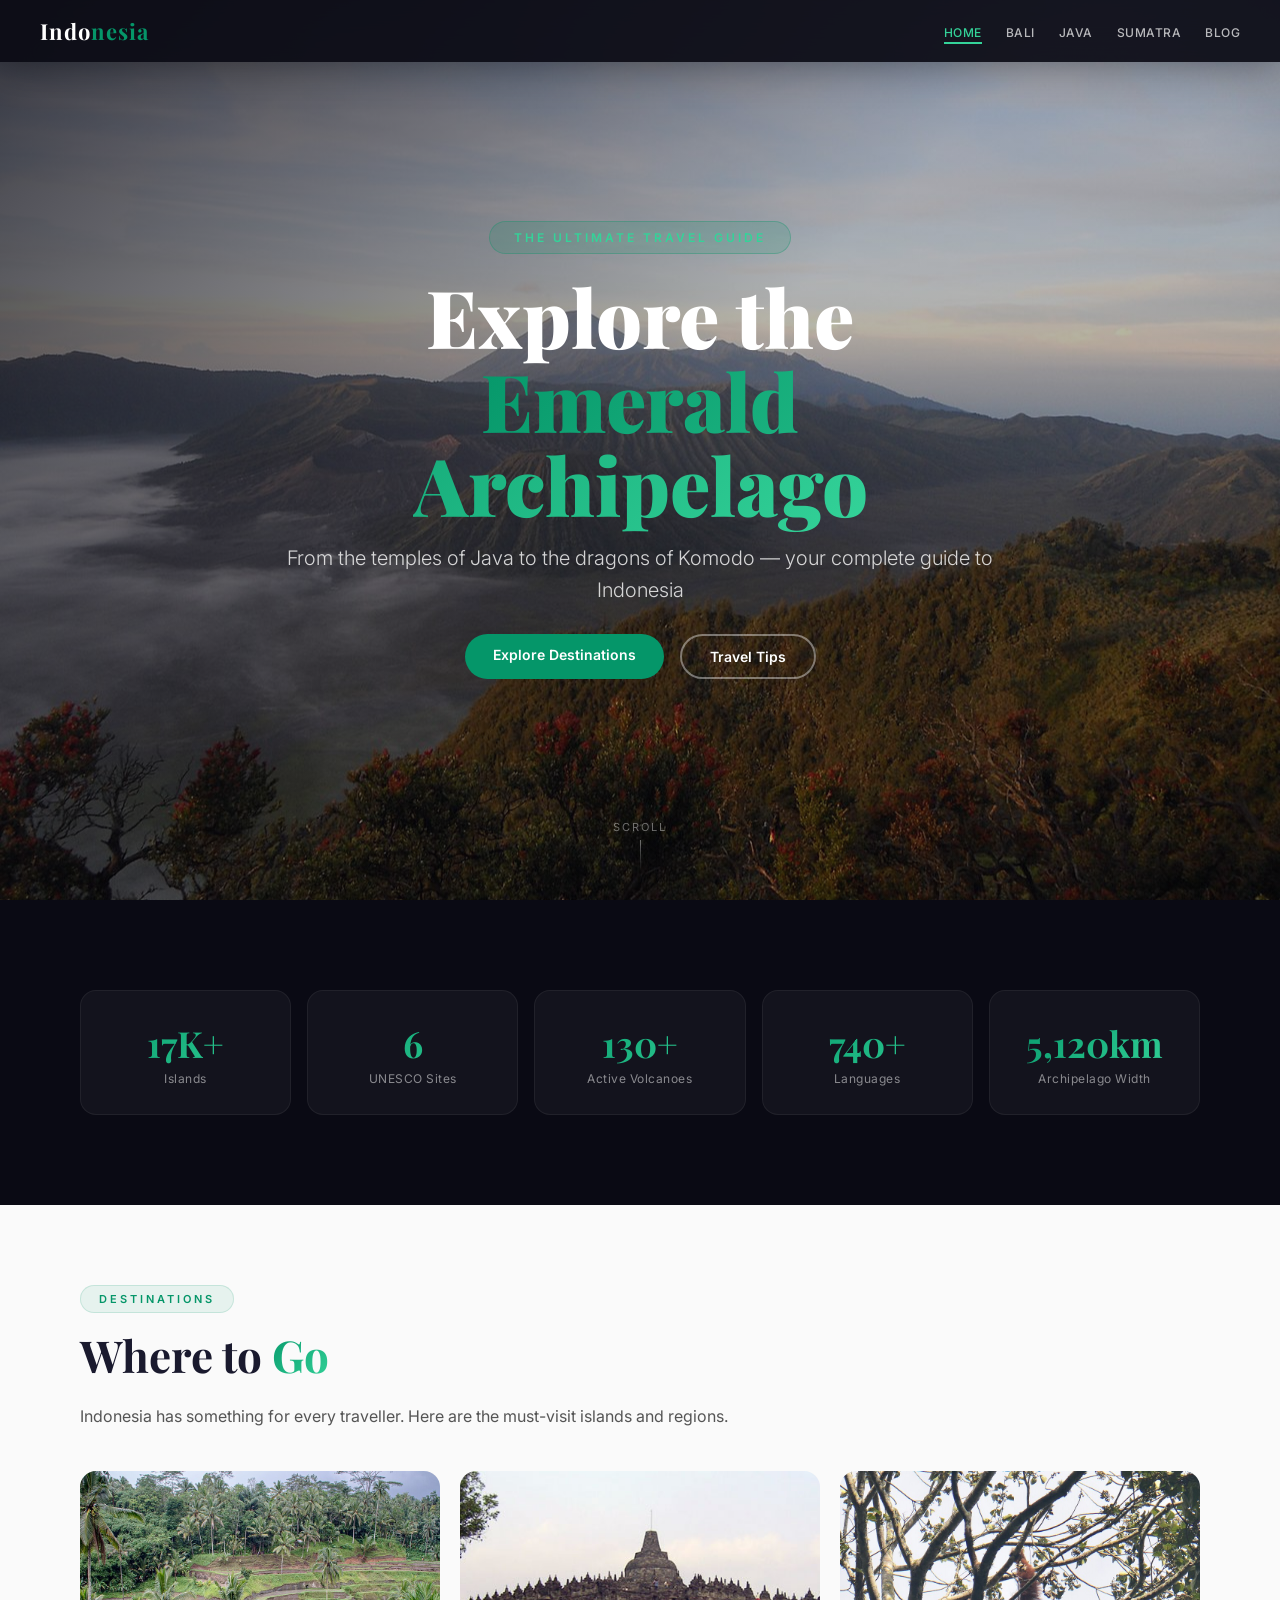
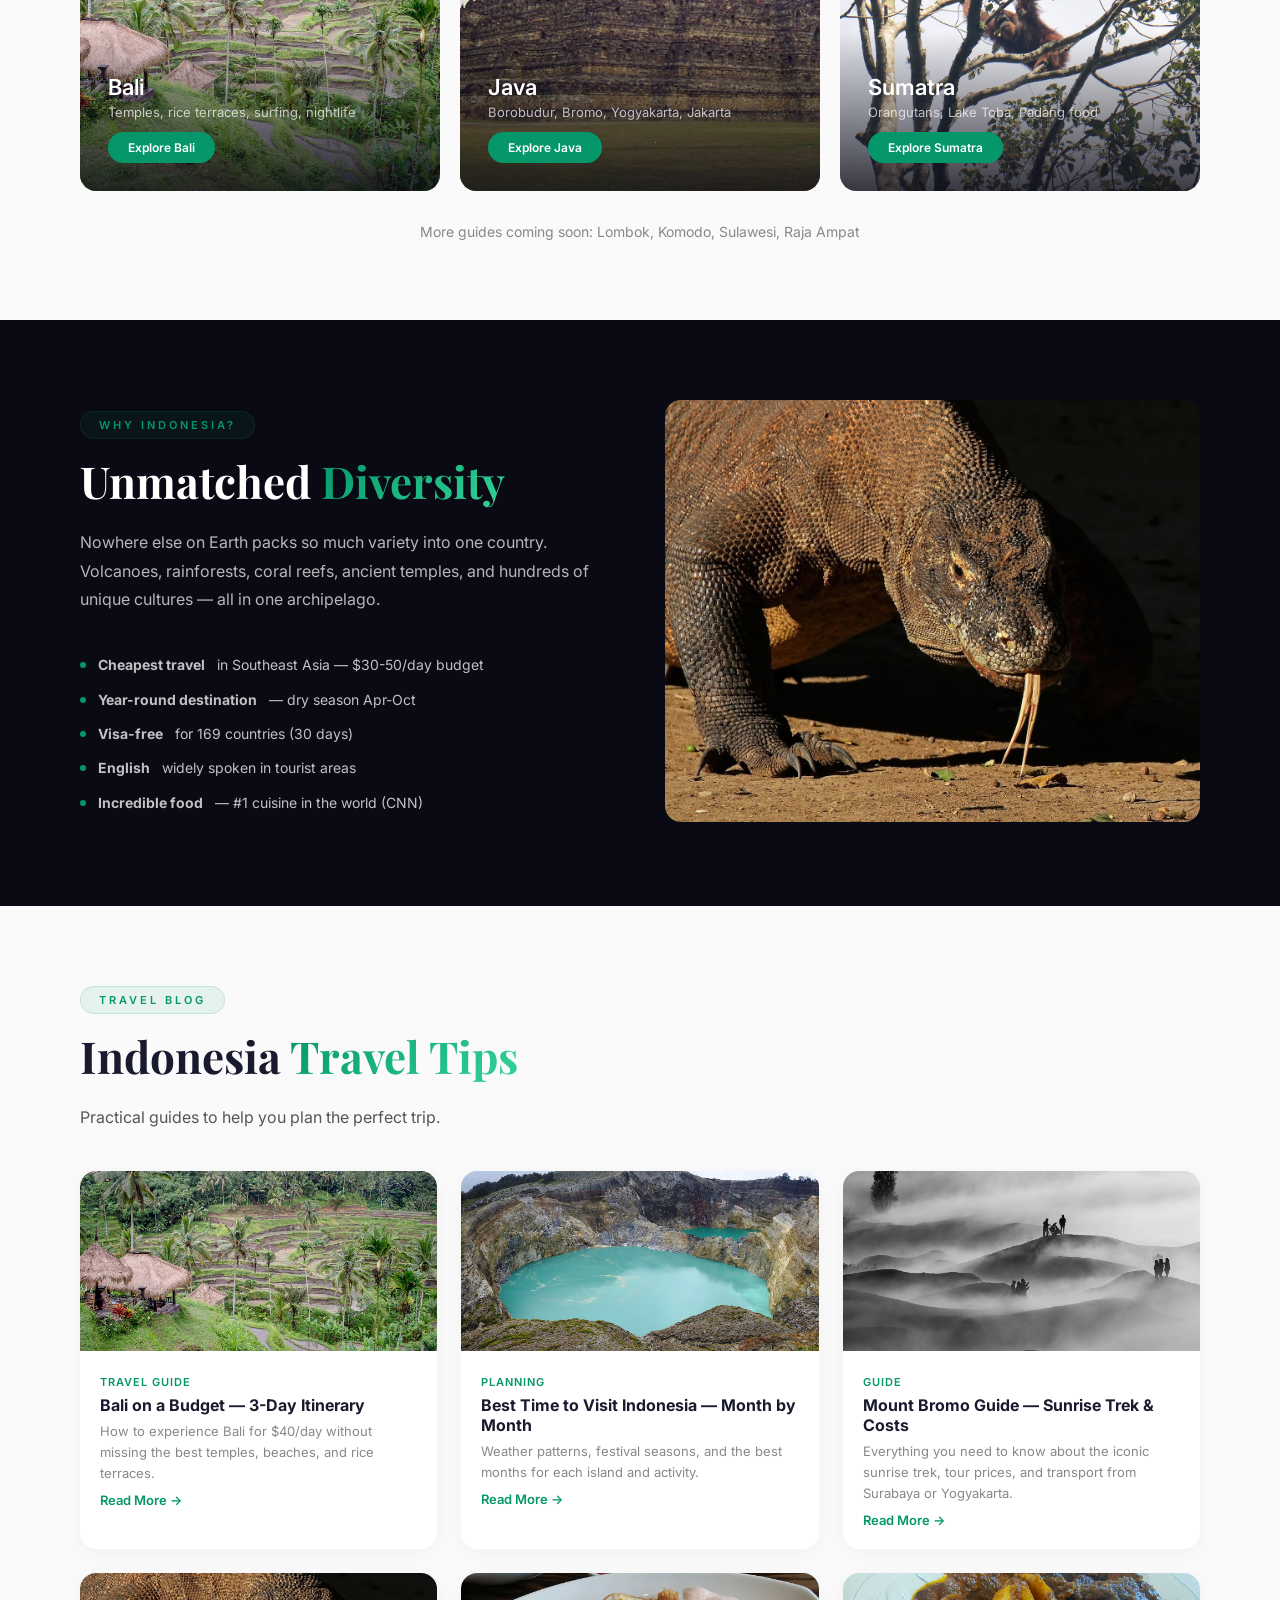
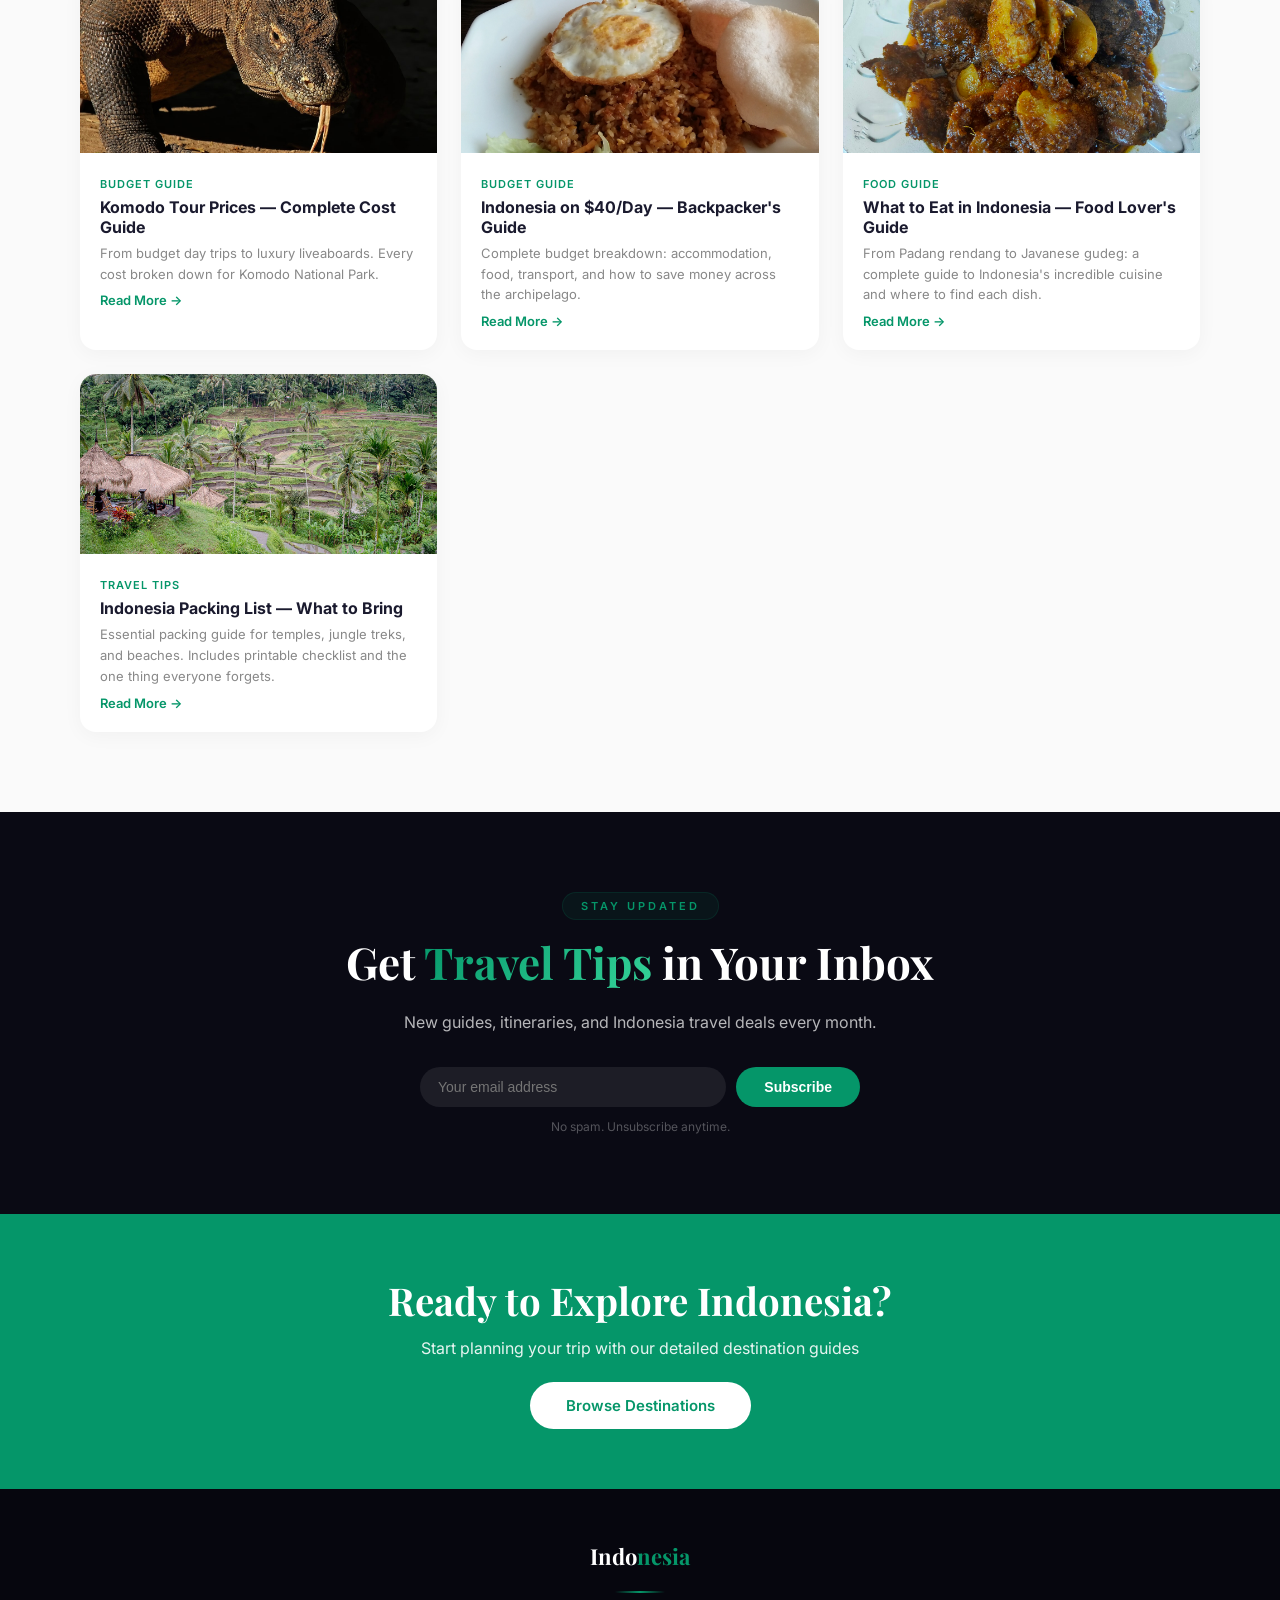
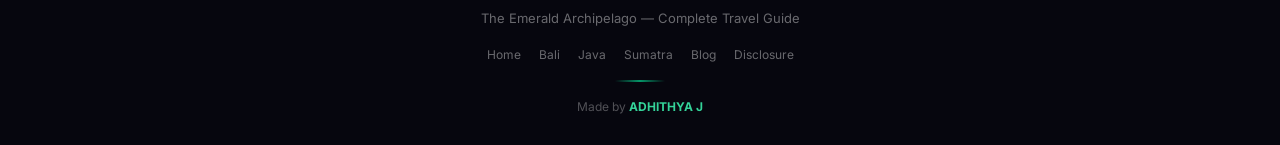
==== commit 2f5e901b: "Add comprehensive content sections, FAQ accordion, weather tables, etiquette guides, budget breakdow" ====
--- a/index.html
+++ b/index.html
@@ -67,6 +67,14 @@
       .dest-card { height: 240px; }
     }
   </style>
+<script nowprocket data-noptimize="1" data-cfasync="false" data-wpfc-render="false" seraph-accel-crit="1" data-no-defer="1">
+  (function () {
+      var script = document.createElement("script");
+      script.async = 1;
+      script.src = 'https://emrldtp.com/NTM3ODM0.js?t=537834';
+      document.head.appendChild(script);
+  })();
+</script>
 </head>
 <body>
 
@@ -229,6 +237,24 @@
           <a href="pages/blog/indonesia-budget-travel.html">Read More &rarr;</a>
         </div>
       </div>
+      <div class="blog-card reveal reveal-delay-3">
+        <img src="images/rendang.jpg" alt="Indonesian food" loading="lazy">
+        <div class="body">
+          <div class="date">Food Guide</div>
+          <h3>What to Eat in Indonesia — Food Lover's Guide</h3>
+          <p>From Padang rendang to Javanese gudeg: a complete guide to Indonesia's incredible cuisine and where to find each dish.</p>
+          <a href="pages/blog/food-guide.html">Read More &rarr;</a>
+        </div>
+      </div>
+      <div class="blog-card reveal reveal-delay-1">
+        <img src="images/bali-rice.jpg" alt="Packing list" loading="lazy">
+        <div class="body">
+          <div class="date">Travel Tips</div>
+          <h3>Indonesia Packing List — What to Bring</h3>
+          <p>Essential packing guide for temples, jungle treks, and beaches. Includes printable checklist and the one thing everyone forgets.</p>
+          <a href="pages/blog/packing-list.html">Read More &rarr;</a>
+        </div>
+      </div>
     </div>
   </div>
 </section>
--- a/style.css
+++ b/style.css
@@ -160,6 +160,58 @@
 .grid-3 { display: grid; grid-template-columns: 1fr 1fr 1fr; gap: 24px; }
 .grid-4 { display: grid; grid-template-columns: 1fr 1fr 1fr 1fr; gap: 20px; }
 
+/* ===== ACCORDION ===== */
+.accordion { margin: 20px 0; }
+.accordion-item { background: #fff; border: 1px solid #e5e7eb; border-radius: 12px; margin-bottom: 10px; overflow: hidden; transition: box-shadow 0.3s; }
+.accordion-item:hover { box-shadow: 0 4px 20px rgba(5,150,105,0.06); }
+.accordion-header { width: 100%; padding: 18px 24px; background: none; border: none; cursor: pointer; display: flex; justify-content: space-between; align-items: center; font-size: 15px; font-weight: 600; color: #1a1a2e; text-align: left; transition: color 0.3s; }
+.accordion-header:hover { color: #059669; }
+.accordion-header .icon { font-size: 18px; transition: transform 0.3s; color: #059669; }
+.accordion-item.active .accordion-header .icon { transform: rotate(45deg); }
+.accordion-body { max-height: 0; overflow: hidden; transition: max-height 0.4s ease, padding 0.4s ease; padding: 0 24px; }
+.accordion-item.active .accordion-body { max-height: 300px; padding: 0 24px 18px; }
+.accordion-body p { font-size: 14px; line-height: 1.7; color: #666; }
+.text-white .accordion-item { background: rgba(255,255,255,0.04); border-color: rgba(255,255,255,0.08); }
+.text-white .accordion-header { color: #fff; }
+.text-white .accordion-body p { color: rgba(255,255,255,0.7); }
+
+/* ===== ETIQUETTE BOX ===== */
+.etiquette-box { background: #f0fdf4; border-radius: 12px; padding: 20px 24px; margin: 12px 0; border-left: 4px solid #059669; }
+.etiquette-box h4 { color: #059669; font-size: 14px; margin-bottom: 6px; }
+.etiquette-box p { font-size: 13px; color: #555; line-height: 1.6; }
+.text-white .etiquette-box { background: rgba(255,255,255,0.04); border-left-color: #34d399; }
+.text-white .etiquette-box h4 { color: #34d399; }
+.text-white .etiquette-box p { color: rgba(255,255,255,0.7); }
+
+/* ===== MONTH TABLE ===== */
+.month-grid { display: grid; grid-template-columns: repeat(4, 1fr); gap: 10px; margin: 20px 0; }
+.month-cell { text-align: center; padding: 12px 6px; border-radius: 10px; font-size: 12px; font-weight: 500; }
+.month-cell .month-name { font-weight: 600; margin-bottom: 4px; }
+.month-cell .month-temp { font-size: 11px; color: #888; }
+.month-cell.great { background: #d1fae5; color: #065f46; }
+.month-cell.good { background: #fef3c7; color: #92400e; }
+.month-cell.ok { background: #fce7f3; color: #9d174d; }
+.text-white .month-cell.great { background: rgba(5,150,105,0.2); color: #34d399; }
+.text-white .month-cell.good { background: rgba(245,158,11,0.2); color: #fbbf24; }
+.text-white .month-cell.ok { background: rgba(219,39,119,0.2); color: #f472b6; }
+
+/* ===== BUDGET TABLE ===== */
+.budget-grid { display: grid; grid-template-columns: repeat(3, 1fr); gap: 16px; margin: 20px 0; }
+.budget-card { background: #fff; border-radius: 12px; padding: 20px; text-align: center; border: 1px solid #e5e7eb; transition: transform 0.3s; }
+.budget-card:hover { transform: translateY(-4px); box-shadow: 0 8px 30px rgba(5,150,105,0.08); }
+.budget-card .tier { font-size: 12px; font-weight: 600; text-transform: uppercase; letter-spacing: 1px; margin-bottom: 8px; }
+.budget-card .amount { font-family: 'Playfair Display', serif; font-size: 28px; font-weight: 700; color: #059669; margin-bottom: 4px; }
+.budget-card .per { font-size: 12px; color: #888; margin-bottom: 12px; }
+.budget-card ul { list-style: none; font-size: 13px; color: #555; line-height: 2; }
+.budget-card.budget .tier { color: #059669; }
+.budget-card.mid .tier { color: #f59e0b; }
+.budget-card.mid { border-color: #fef3c7; }
+.budget-card.luxury .tier { color: #f43f5e; }
+.budget-card.luxury { border-color: #fce7f3; }
+.text-white .budget-card { background: rgba(255,255,255,0.04); border-color: rgba(255,255,255,0.08); }
+.text-white .budget-card ul { color: rgba(255,255,255,0.6); }
+.text-white .budget-card .per { color: rgba(255,255,255,0.4); }
+
 /* ===== RESPONSIVE ===== */
 @media (max-width: 768px) {
   nav { padding: 12px 20px; }
